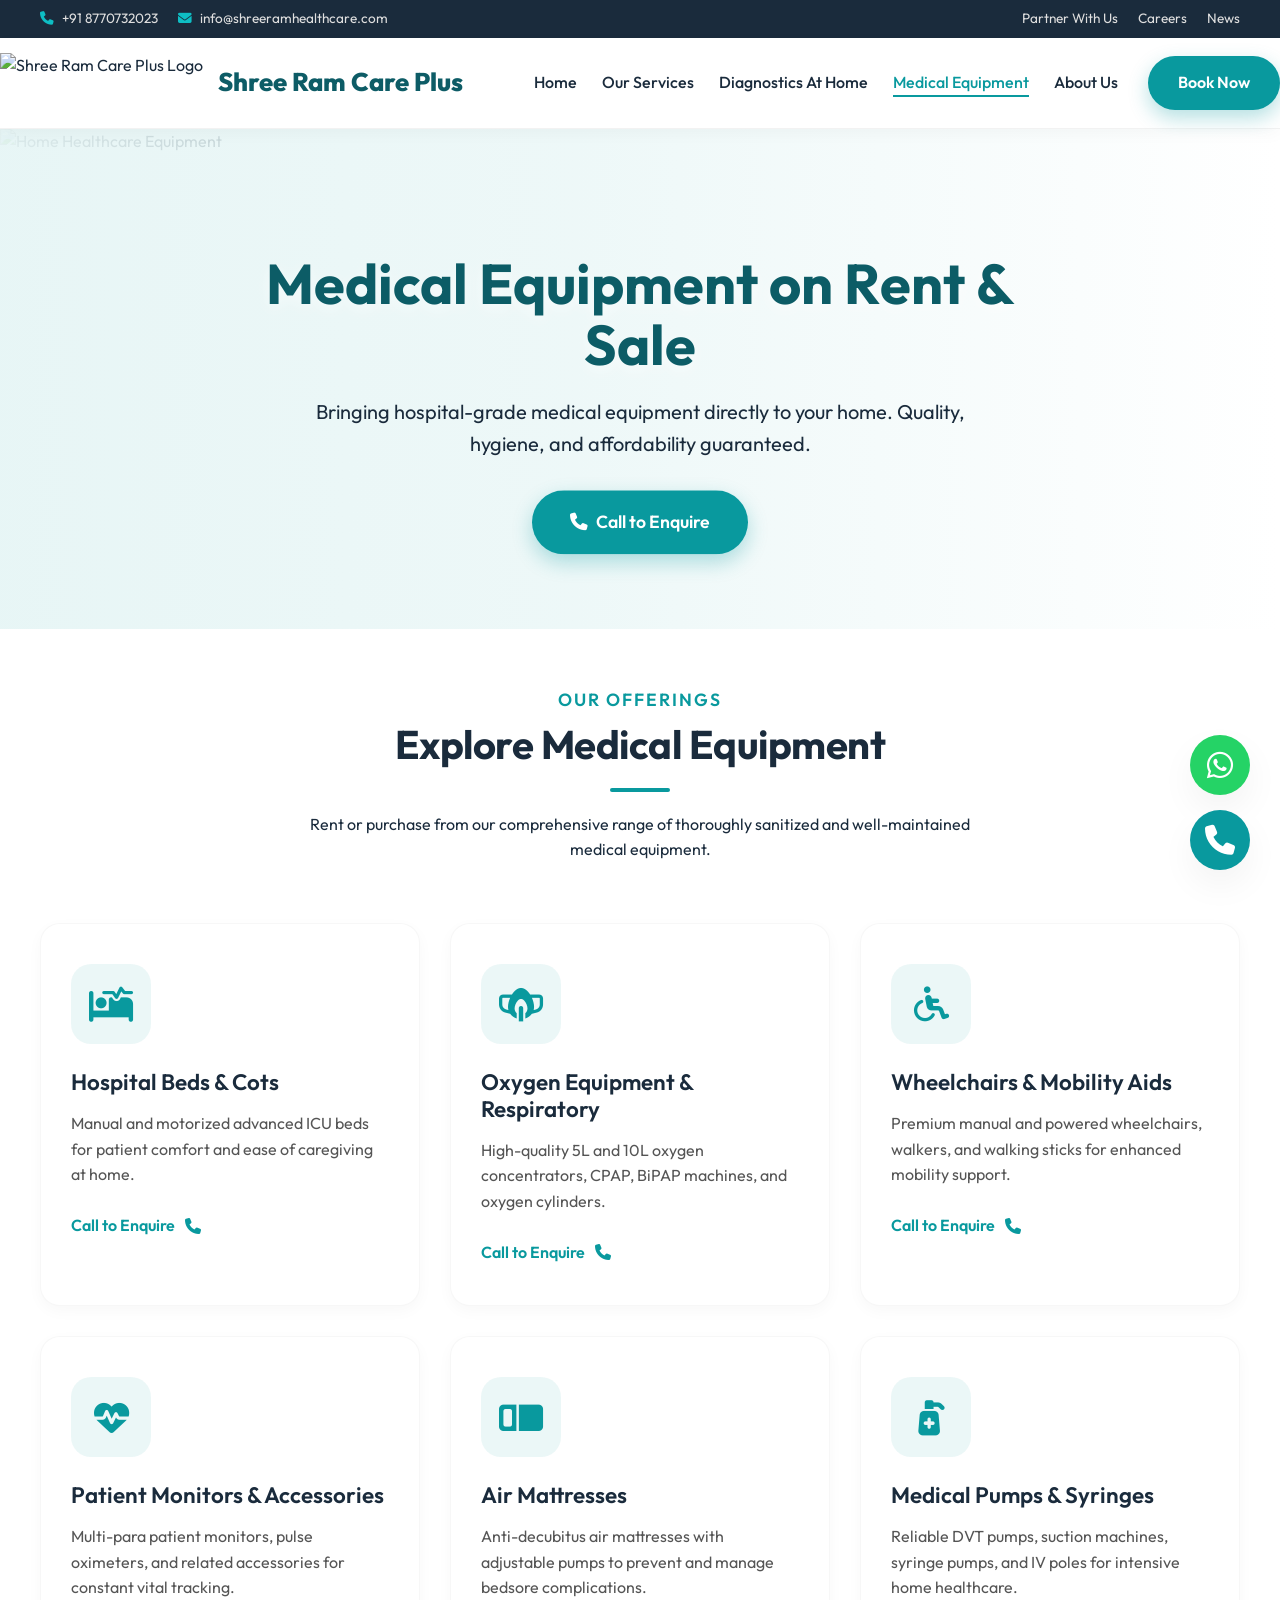
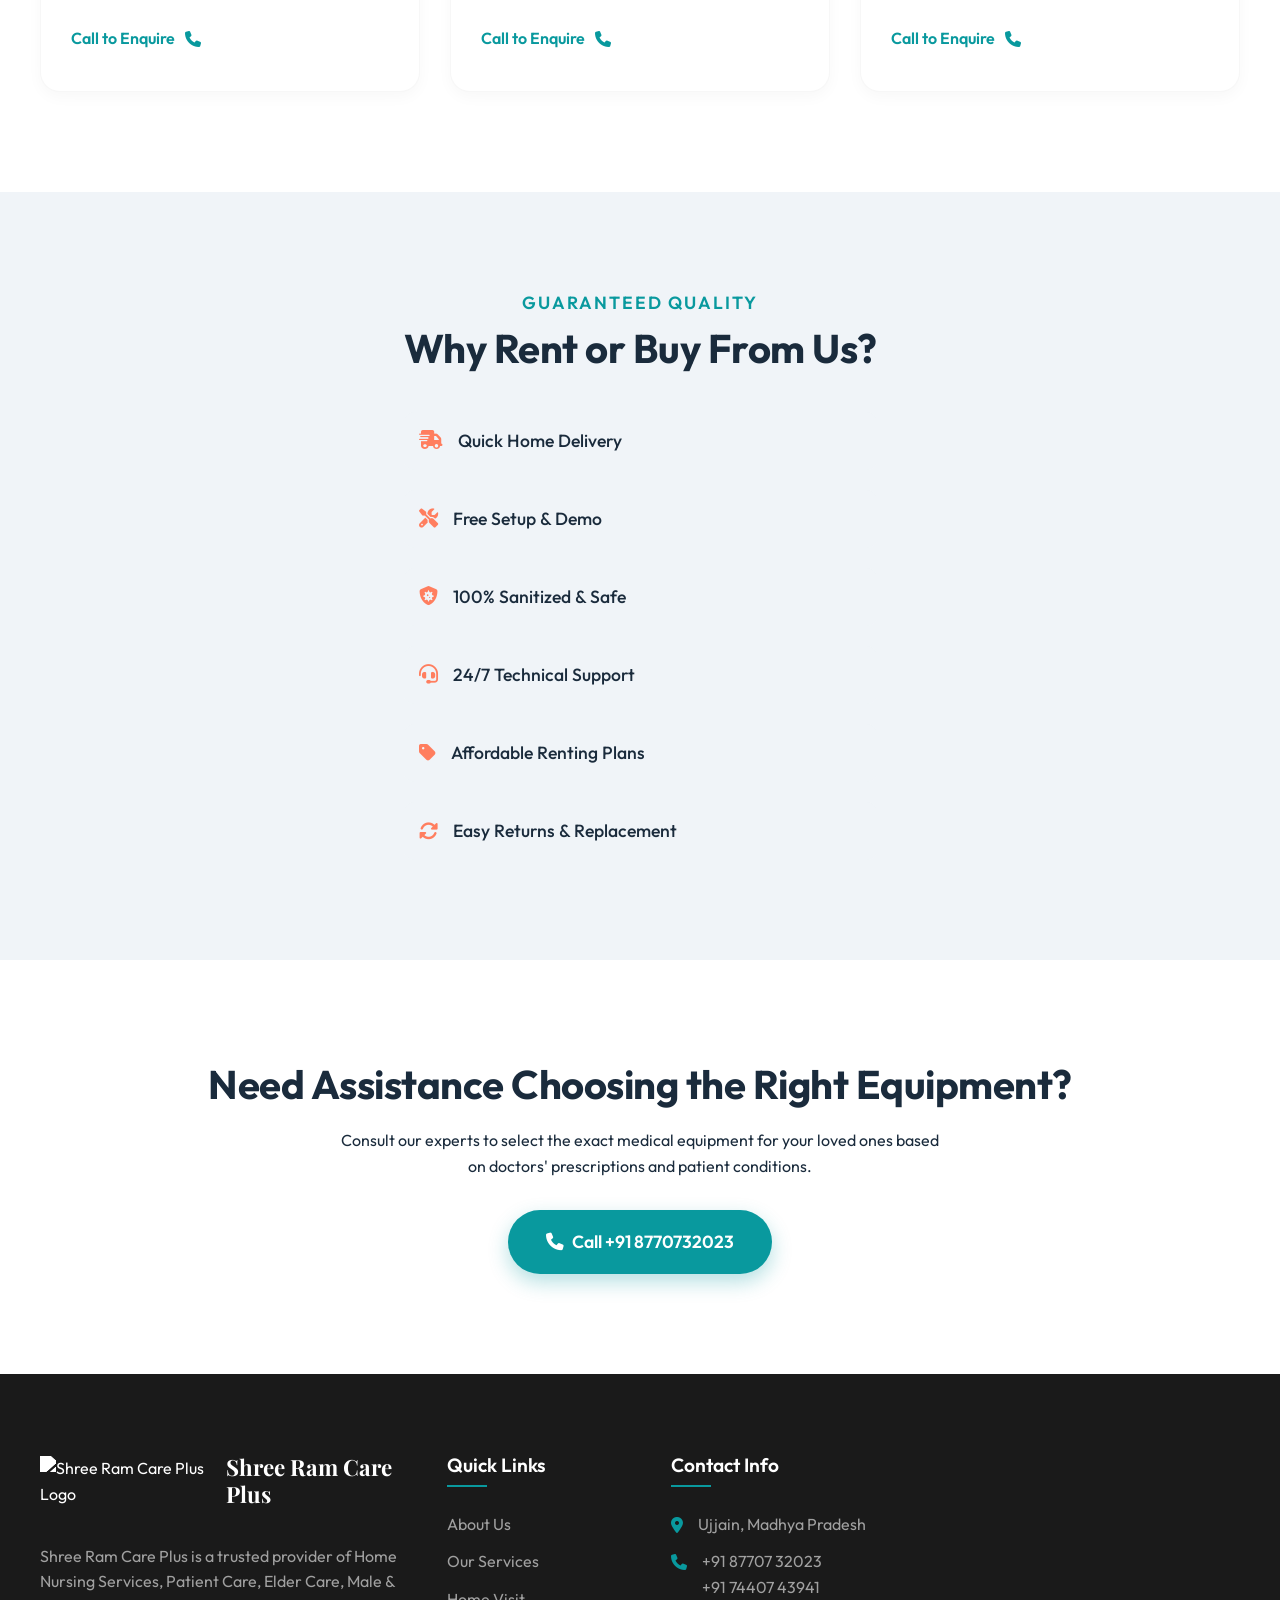
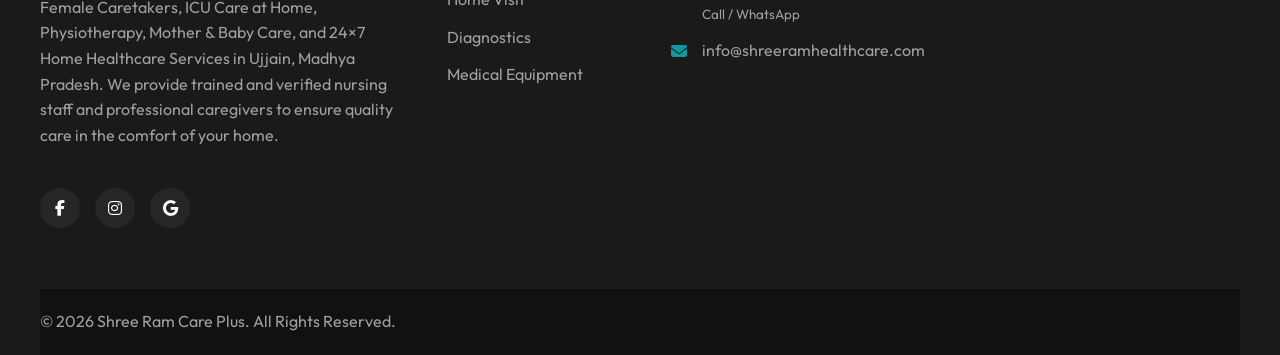
==== medical-equipment.html @ 2879794f "Add files via upload" ====
<!DOCTYPE html>
<html lang="en">

<head>
    <meta charset="UTF-8">
    <meta name="viewport" content="width=device-width, initial-scale=1.0">
    <title>Home Nursing Services in Ujjain | Shree Ram Care Plus | Male & Female Caretakers</title>
    <meta name="description" content="Looking for professional home nursing services in Ujjain? Shree Ram Care Plus provides trained male & female caretakers, nursing staff, patient care, elder care, ICU care at home, physiotherapy, and 24×7 home healthcare services. Call 87707 32023 today.">
    <meta name="keywords" content="Home Nursing Services in Ujjain, Home Care Services in Ujjain, Patient Care Services in Ujjain, Nursing Staff at Home, Male Caretaker in Ujjain, Female Caretaker in Ujjain, 24×7 Home Care Services, Elder Care at Home, Senior Citizen Care, ICU Care at Home, Home Healthcare Services, Bedridden Patient Care, Physiotherapy at Home, Mother & Baby Care, Injection & Dressing at Home, Night Care Services, Home Nursing Agency, Trained Nursing Staff, Verified Caretakers, Medical Attendant at Home, Home Patient Care, Professional Nursing Staff, Emergency Home Care, Post Surgery Care at Home, Home Medical Assistance, Best Home Care in Ujjain, Top Nursing Agency Ujjain, Home Care for Seniors Ujjain, Baby Care Staff Ujjain, Japa Maid Ujjain, Newborn Baby Care at Home, Caretaker for Patient at Home, Attendant for Hospital Ujjain, ICU Setup at Home Ujjain, Medical Equipment on Rent Ujjain, Oxygen Cylinder on Rent Ujjain, Wheelchair on Rent Ujjain, Hospital Bed on Rent Ujjain, Physiotherapist in Ujjain, Stroke Rehabilitation at Home, Paralysis Patient Care Ujjain, Dementia Care at Home, Alzheimer's Care at Home, Parkinson's Care Ujjain, Post Covid Care at Home, Palliative Care at Home Ujjain, Hospice Care Ujjain, Wound Care Dressing Ujjain, IV Drip at Home Ujjain, Catheterization at Home Ujjain, Ryles Tube Insertion at Home, Tracheostomy Care at Home, BIPAP Machine Rent Ujjain, CPAP Machine Rent Ujjain, Cardiac Monitor on Rent, Suction Machine Rent Ujjain, Air Mattress for Bed Sores, DVT Pump on Rent, Syringe Pump on Rent, Nursing Bureau in Ujjain, Home Care Takers Ujjain, Reliable Maid Services Ujjain, House Maid for Patient Ujjain, Full Time Nurse Ujjain, Part Time Nurse Ujjain, 12 Hours Duty Nurse Ujjain, 24 Hours Duty Nurse Ujjain, Day Shift Caretaker Ujjain, Night Shift Caretaker Ujjain, Wardboy Services Ujjain, Aya Bai in Ujjain, Nanny Services Ujjain, Postnatal Care Ujjain, Pregnancy Care at Home, Orthopedic Rehab at Home, Neuro Rehab at Home, Sports Injury Rehab Ujjain, Pain Management Physiotherapy, Joint Replacement Rehab, Doctor Visit at Home Ujjain, Physician at Home Ujjain, Blood Test at Home Ujjain, Lab Test Home Collection, X-Ray at Home Ujjain, ECG at Home Ujjain, Medical Care Ujjain, Affordable Home Care Ujjain, Trusted Nursing Staff Ujjain, Certified Caregivers Ujjain, Home Health Aide Ujjain, Private Duty Nursing Ujjain, Companionship for Seniors, Respite Care Ujjain, Chronic Care Management, Diabetes Care at Home, Hypertension Care Ujjain, Cardiac Care at Home, Respiratory Care at Home, Oncology Care at Home, Cancer Patient Care Ujjain, Special Needs Care at Home, Autism Care at Home, Bed Sore Management, Colostomy Care at Home, Suture Removal at Home, Nebulization at Home, Enema at Home Ujjain, Urine Bag Change at Home, Professional Attendants, Best Caretaker Agency, Verified Aya Center Ujjain, Male Nurse in Ujjain, Female Nurse in Ujjain, GNM Nurse in Ujjain, BSc Nursing Staff Ujjain, ANM Nurse in Ujjain, Experienced Nursing Staff, Patient Care Taker Ujjain, Care Giver Agency Ujjain, Elder Care Taker Ujjain, Old Age Care Ujjain, Home Care Packages Ujjain, Medical Attendant Services, Home Nursing Solutions, Shri Ram Care Plus Ujjain, Shree Ram Care Plus, Shree Ram Home Care Services, Premium Home Care Ujjain, Best Healthcare Provider Ujjain, Health Services at Home, Ujjain Home Care, Ujjain Nursing Staff, Ujjain Caretakers, Patient Attendant Ujjain, Patient Caregiver Ujjain, Caretaker in Ujjain">
    <link rel="apple-touch-icon" sizes="180x180" href="favicon/apple-touch-icon.png">
    <link rel="icon" type="image/png" sizes="32x32" href="favicon/favicon-32x32.png">
    <link rel="icon" type="image/png" sizes="16x16" href="favicon/favicon-16x16.png">
    <link rel="manifest" href="favicon/site.webmanifest">
    <link rel="shortcut icon" href="favicon/favicon.ico">
    <!-- Use Google Fonts -->
    <link rel="preconnect" href="https://fonts.googleapis.com">
    <link rel="preconnect" href="https://fonts.gstatic.com" crossorigin>
    <link
        href="https://fonts.googleapis.com/css2?family=Outfit:wght@300;400;500;600;700&family=Playfair+Display:ital,wght@0,600;1,600&display=swap"
        rel="stylesheet">
    <!-- FontAwesome for Icons -->
    <link rel="stylesheet" href="https://cdnjs.cloudflare.com/ajax/libs/font-awesome/6.4.0/css/all.min.css">

    <link rel="stylesheet" href="css/style.css">
</head>

<body>

    <!-- Top Bar -->
    <div class="top-bar">
        <div class="container top-bar-inner">
            <div class="top-contact">
                <a href="tel:+918770732023"><i class="fa-solid fa-phone"></i> +91 8770732023</a>
                <a href="mailto:info@shreeramhealthcare.com"><i class="fa-solid fa-envelope"></i>
                    info@shreeramhealthcare.com</a>
            </div>
            <div class="top-links">
                <a href="#">Partner With Us</a>
                <a href="#">Careers</a>
                <a href="#">News</a>
            </div>
        </div>
    </div>

    <!-- Header / Navbar -->
    <header class="header" id="header">
        <div class="container header-inner">
            <div class="logo">
                <a href="index.html" class="header-logo-container">
                    <img src="images/Shreelogo.png" alt="Shree Ram Care Plus Logo" class="logo-img">
                    <span class="header-logo-text">Shree Ram Care Plus</span>
                </a>
            </div>

            <!-- Mobile Menu Toggle (CSS Only) -->
            <input type="checkbox" id="menu-btn" style="display: none;">
            <label for="menu-btn" class="mobile-menu-toggle" id="mobile-menu-toggle">
                <i class="fa-solid fa-bars"></i>
            </label>

            <nav class="nav" id="nav">
                <ul class="nav-links">
                    <li><a href="index.html">Home</a></li>
                    <li><a href="services.html">Our Services</a></li>
                    <li><a href="index.html#diagnostics">Diagnostics At Home</a></li>
                    <li><a href="medical-equipment.html" class="active">Medical Equipment</a></li>
                    <li><a href="index.html#about">About Us</a></li>
                </ul>
                <div class="nav-actions">
                    <a href="tel:+918770732023" class="btn btn-primary">Book Now</a>
                </div>
            </nav>
        </div>
    </header>

    <!-- Hero Section -->
    <section class="hero" style="height: 60vh; min-height: 400px; max-height: 500px;">
        <div class="hero-slides">
            <div class="slide active">
                <img src="https://images.unsplash.com/photo-1581056771107-24ca5f033842?ixlib=rb-4.0.3&auto=format&fit=crop&w=1920&q=80"
                    alt="Home Healthcare Equipment" class="slide-bg">
                <div class="slide-overlay"></div>
                <div class="container slide-content" style="top: 55%;">
                    <div class="hero-layout" style="justify-content: center; text-align: center;">
                        <div class="hero-text-col" style="max-width: 800px;">
                            <h1 class="slide-title" style="font-size: 3.5rem;">Medical Equipment on Rent & Sale</h1>
                            <p class="slide-text" style="max-width: 700px; margin: 0 auto 30px auto;">Bringing
                                hospital-grade
                                medical equipment directly to your home. Quality, hygiene, and affordability guaranteed.
                            </p>
                            <div class="slide-buttons" style="justify-content: center;">
                                <a href="tel:+918770732023" class="btn btn-primary btn-lg"><i
                                        class="fa-solid fa-phone"></i> Call to Enquire</a>
                            </div>
                        </div>
                    </div>
                </div>
            </div>
        </div>
    </section>

    <!-- Equipment Categories Section -->
    <section class="section" style="padding-top: 60px;">
        <div class="container">
            <div class="section-header center">
                <h4 class="subtitle">Our Offerings</h4>
                <h2 class="title">Explore Medical Equipment</h2>
                <div class="divider"></div>
                <p class="desc">Rent or purchase from our comprehensive range of thoroughly sanitized and
                    well-maintained medical equipment.</p>
            </div>

            <div class="services-grid">
                <!-- Equipment 1 -->
                <div class="service-card">
                    <div class="service-icon">
                        <i class="fa-solid fa-bed-pulse"></i>
                    </div>
                    <div class="service-info">
                        <h3>Hospital Beds & Cots</h3>
                        <p>Manual and motorized advanced ICU beds for patient comfort and ease of caregiving at home.
                        </p>
                        <a href="tel:+918770732023" class="service-link">Call to Enquire <i
                                class="fa-solid fa-phone"></i></a>
                    </div>
                </div>
                <!-- Equipment 2 -->
                <div class="service-card">
                    <div class="service-icon">
                        <i class="fa-solid fa-mask-ventilator"></i>
                    </div>
                    <div class="service-info">
                        <h3>Oxygen Equipment & Respiratory</h3>
                        <p>High-quality 5L and 10L oxygen concentrators, CPAP, BiPAP machines, and oxygen cylinders.</p>
                        <a href="tel:+918770732023" class="service-link">Call to Enquire <i
                                class="fa-solid fa-phone"></i></a>
                    </div>
                </div>
                <!-- Equipment 3 -->
                <div class="service-card">
                    <div class="service-icon">
                        <i class="fa-solid fa-wheelchair"></i>
                    </div>
                    <div class="service-info">
                        <h3>Wheelchairs & Mobility Aids</h3>
                        <p>Premium manual and powered wheelchairs, walkers, and walking sticks for enhanced mobility
                            support.</p>
                        <a href="tel:+918770732023" class="service-link">Call to Enquire <i
                                class="fa-solid fa-phone"></i></a>
                    </div>
                </div>
                <!-- Equipment 4 -->
                <div class="service-card">
                    <div class="service-icon">
                        <i class="fa-solid fa-heart-pulse"></i>
                    </div>
                    <div class="service-info">
                        <h3>Patient Monitors & Accessories</h3>
                        <p>Multi-para patient monitors, pulse oximeters, and related accessories for constant vital
                            tracking.</p>
                        <a href="tel:+918770732023" class="service-link">Call to Enquire <i
                                class="fa-solid fa-phone"></i></a>
                    </div>
                </div>
                <!-- Equipment 5 -->
                <div class="service-card">
                    <div class="service-icon">
                        <i class="fa-solid fa-mattress-pillow"></i>
                    </div>
                    <div class="service-info">
                        <h3>Air Mattresses</h3>
                        <p>Anti-decubitus air mattresses with adjustable pumps to prevent and manage bedsore
                            complications.</p>
                        <a href="tel:+918770732023" class="service-link">Call to Enquire <i
                                class="fa-solid fa-phone"></i></a>
                    </div>
                </div>
                <!-- Equipment 6 -->
                <div class="service-card">
                    <div class="service-icon">
                        <i class="fa-solid fa-pump-medical"></i>
                    </div>
                    <div class="service-info">
                        <h3>Medical Pumps & Syringes</h3>
                        <p>Reliable DVT pumps, suction machines, syringe pumps, and IV poles for intensive home
                            healthcare.</p>
                        <a href="tel:+918770732023" class="service-link">Call to Enquire <i
                                class="fa-solid fa-phone"></i></a>
                    </div>
                </div>
            </div>
        </div>
    </section>

    <!-- Why Choose Us Block for Equipment -->
    <section class="section grey-bg">
        <div class="container why-us-inner" style="grid-template-columns: 1fr;">
            <div class="why-us-content" style="text-align: center; max-width: 800px; margin: 0 auto;">
                <h4 class="subtitle">Guaranteed Quality</h4>
                <h2 class="title" style="margin-bottom: 40px;">Why Rent or Buy From Us?</h2>

                <div class="category-grid"
                    style="grid-template-columns: repeat(auto-fit, minmax(250px, 1fr)); text-align: left;">
                    <div class="category-item">
                        <i class="fa-solid fa-truck-fast circle-icon"></i> Quick Home Delivery
                    </div>
                    <div class="category-item">
                        <i class="fa-solid fa-screwdriver-wrench circle-icon"></i> Free Setup & Demo
                    </div>
                    <div class="category-item">
                        <i class="fa-solid fa-shield-virus circle-icon"></i> 100% Sanitized & Safe
                    </div>
                    <div class="category-item">
                        <i class="fa-solid fa-headset circle-icon"></i> 24/7 Technical Support
                    </div>
                    <div class="category-item">
                        <i class="fa-solid fa-tag circle-icon"></i> Affordable Renting Plans
                    </div>
                    <div class="category-item">
                        <i class="fa-solid fa-rotate circle-icon"></i> Easy Returns & Replacement
                    </div>
                </div>
            </div>
        </div>
    </section>

    <!-- Call to action block -->
    <section class="section specific-needs center">
        <div class="container">
            <h2 class="title">Need Assistance Choosing the Right Equipment?</h2>
            <p class="desc" style="max-width: 600px; margin: 0 auto 30px auto;">Consult our experts to select the exact
                medical equipment for your loved ones based on doctors' prescriptions and patient conditions.</p>
            <a href="tel:+918770732023" class="btn btn-primary btn-lg"><i class="fa-solid fa-phone"></i> Call +91
                8770732023</a>
        </div>
    </section>

    <!-- Footer -->
    <footer class="footer">
        <div class="container">
            <div class="footer-top">
                <div class="footer-col about-col">
                    <div class="footer-logo">
                        <img src="images/Shreelogo.png" alt="Shree Ram Care Plus Logo" class="logo-img footer-logo-img">
                        <h2 class="footer-logo-text">Shree Ram Care Plus</h2>
                    </div>
                    <p>Shree Ram Care Plus is a trusted provider of Home Nursing Services, Patient Care, Elder Care, Male & Female Caretakers, ICU Care at Home, Physiotherapy, Mother & Baby Care, and 24×7 Home Healthcare Services in Ujjain, Madhya Pradesh. We provide trained and verified nursing staff and professional caregivers to ensure quality care in the comfort of your home.</p>
                    <div class="social-links mt-4">
                        <a href="https://www.facebook.com/search/top?q=Shree%20Ram%20Home%20Care%20Services%20Ujjain" aria-label="Facebook: Shree Ram Home Care Services Ujjain" target="_blank"><i class="fa-brands fa-facebook-f"></i></a>
                        <a href="https://www.instagram.com/shree_ram_care_plus" aria-label="Instagram: @shree_ram_care_plus" target="_blank"><i class="fa-brands fa-instagram"></i></a>
                        <a href="https://www.google.com/search?q=Shree+Ram+Home+Care+Services+Ujjain" aria-label="Google Business: Shree Ram Home Care Services" target="_blank"><i class="fa-brands fa-google"></i></a>
                    </div>
                </div>

                <div class="footer-col">
                    <h3>Quick Links</h3>
                    <ul>
                        <li><a href="index.html#about">About Us</a></li>
                        <li><a href="services.html">Our Services</a></li>
                        <li><a href="index.html#services">Home Visit</a></li>
                        <li><a href="index.html#diagnostics">Diagnostics</a></li>
                        <li><a href="medical-equipment.html">Medical Equipment</a></li>
                    </ul>
                </div>

                <div class="footer-col contact-col">
                    <h3>Contact Info</h3>
                    <ul class="contact-list">
                        <li><i class="fa-solid fa-location-dot"></i> <span>Ujjain, Madhya Pradesh</span></li>
                        <li><i class="fa-solid fa-phone"></i> <span>+91 87707 32023<br>+91 74407 43941<br><small>Call / WhatsApp</small></span></li>
                        <li><i class="fa-solid fa-envelope"></i> <span>info@shreeramhealthcare.com</span></li>
                    </ul>
                </div>
            </div>

            <div class="footer-bottom">
                <p>&copy; 2026 Shree Ram Care Plus. All Rights Reserved.</p>
            </div>
        </div>
    </footer>

    <!-- Floating Buttons -->
    <div class="floating-buttons">
        <a href="https://wa.me/917440743941?text=Hello,%20I%20want%20Home%20Care%20Service%20in%20Ujjain."
            target="_blank" class="float-btn float-wa" aria-label="Chat on WhatsApp">
            <i class="fa-brands fa-whatsapp desktop-icon"></i>
            <div class="btn-text">WHATSAPP<small>Book Now</small></div>
        </a>
        <a href="tel:+918770732023" class="float-btn float-call" aria-label="Call Us">
            <i class="fa-solid fa-phone desktop-icon"></i>
            <div class="btn-text">CALL NOW<small>87707 32023</small></div>
        </a>
    </div>

</body>

</html>
---- css/style.css ----
/* 
   Shreeram Healthcare - Premium Theme
   Based on modern web design principles (Glassmorphism, vibrant colors, shadows, etc.) 
*/

:root {
    /* Color Palette */
    --primary: #09999e;
    /* Prominent Teal color */
    --primary-light: #0ebec4;
    --primary-dark: #0d5c66;
    --secondary: #ff7e5f;
    /* Vibrant accent for buttons/highlights */
    --secondary-dark: #e86b4d;

    --text-main: #1a2b3c;
    --text-muted: #555555;
    --text-light: #f4f6f9;

    --bg-body: #ffffff;
    --bg-grey: #f0f4f8;
    /* Softer blueish-grey for premium feel */
    --bg-card: #ffffff;

    /* Layout & Utilities */
    --container-width: 1280px;
    --border-radius: 20px;
    /* More rounded like the reference */
    --border-radius-lg: 30px;

    /* Shadows & Effects */
    --shadow-sm: 0 5px 15px rgba(0, 0, 0, 0.03);
    --shadow-md: 0 15px 35px rgba(0, 0, 0, 0.05);
    --shadow-lg: 0 25px 50px rgba(9, 153, 158, 0.1);
    --shadow-hover: 0 20px 40px rgba(0, 0, 0, 0.08);

    --transition: all 0.3s cubic-bezier(0.25, 0.8, 0.25, 1);
}

/* Reset & Basic Setup */
* {
    margin: 0;
    padding: 0;
    box-sizing: border-box;
}

html {
    scroll-behavior: smooth;
}

body {
    font-family: 'Outfit', sans-serif;
    color: var(--text-main);
    background-color: var(--bg-body);
    line-height: 1.6;
    overflow-x: hidden;
}

h1,
h2,
h3,
h4,
h5,
h6 {
    font-weight: 600;
    line-height: 1.2;
    margin-bottom: 0.5em;
    color: var(--text-main);
}

/* Emphasize titles using Playfair or special styling if needed */
.title {
    font-size: 2.5rem;
    font-weight: 700;
    margin-bottom: 20px;
    letter-spacing: -0.5px;
}

.subtitle {
    color: var(--primary);
    font-size: 1.1rem;
    font-weight: 600;
    text-transform: uppercase;
    letter-spacing: 2px;
    margin-bottom: 10px;
    display: block;
}

a {
    text-decoration: none;
    color: inherit;
    transition: var(--transition);
}

ul {
    list-style: none;
}

img {
    max-width: 100%;
    height: auto;
    display: block;
}

.container {
    width: 100%;
    max-width: var(--container-width);
    margin: 0 auto;
    padding: 0 40px;
}
@media (max-width: 768px) {
    .container {
        padding: 0 20px;
    }
}

.center {
    text-align: center;
}

.mt-4 {
    margin-top: 2rem;
}

/* Divider */
.divider {
    height: 4px;
    width: 60px;
    background: var(--primary);
    border-radius: 2px;
    margin: 0 auto 20px auto;
}

.section {
    padding: 100px 0;
}

.grey-bg {
    background-color: var(--bg-grey);
}

/* Buttons */
.btn {
    display: inline-flex;
    align-items: center;
    justify-content: center;
    padding: 12px 28px;
    border-radius: 50px;
    font-weight: 600;
    font-size: 1rem;
    cursor: pointer;
    transition: var(--transition);
    border: 2px solid transparent;
    gap: 8px;
}

.btn-primary {
    background-color: var(--primary);
    color: white;
    box-shadow: 0 8px 20px rgba(9, 153, 158, 0.3);
}

.btn-primary:hover {
    background-color: var(--primary-dark);
    transform: translateY(-3px);
    box-shadow: 0 12px 25px rgba(9, 153, 158, 0.4);
    color: white;
    /* to override general a:hover if needed */
}

.btn-outline {
    background-color: transparent;
    border-color: var(--primary);
    color: var(--primary);
}

.btn-outline:hover {
    background-color: var(--primary);
    color: white;
    transform: translateY(-3px);
    box-shadow: 0 8px 20px rgba(9, 153, 158, 0.2);
}

.btn-light {
    background-color: white;
    color: var(--primary);
}

.btn-light:hover {
    background-color: #f8f9fa;
    transform: translateY(-3px);
    box-shadow: 0 10px 20px rgba(0, 0, 0, 0.1);
}

.btn-outline-light {
    border-color: white;
    color: white;
}

.btn-outline-light:hover {
    background-color: white;
    color: var(--primary);
    transform: translateY(-3px);
}

.btn-lg {
    padding: 16px 36px;
    font-size: 1.1rem;
}

/* Top Bar */
.top-bar {
    background-color: var(--text-main);
    color: #dfdfdf;
    font-size: 0.85rem;
    padding: 8px 0;
}

.top-bar-inner {
    display: flex;
    justify-content: space-between;
    align-items: center;
}

.top-contact,
.top-links {
    display: flex;
    gap: 20px;
}

.top-contact a:hover,
.top-links a:hover {
    color: white;
}

.top-contact i {
    color: var(--primary-light);
    margin-right: 5px;
}

/* Header */
.header {
    background-color: rgba(255, 255, 255, 0.95);
    backdrop-filter: blur(10px);
    -webkit-backdrop-filter: blur(10px);
    border-bottom: 1px solid rgba(0, 0, 0, 0.05);
    box-shadow: var(--shadow-sm);
    position: sticky;
    top: 0;
    z-index: 1000;
    transition: var(--transition);
}

.header.scrolled {
    box-shadow: var(--shadow-md);
    padding: 5px 0;
}

.header-inner {
    display: flex;
    justify-content: space-between;
    align-items: center;
    border-radius: var(--border-radius);
    padding: 15px 0;
}

.logo-text {
    font-size: 1.8rem;
    font-weight: 700;
    color: var(--text-main);
    font-family: 'Playfair Display', serif;
}

.header-logo-container {
    display: flex;
    align-items: center;
    gap: 15px;
    /* Spacing between logo and text */
}

.header-logo-text {
    font-size: 1.6rem;
    font-weight: 800;
    /* Extra bold */
    color: var(--primary-dark);
    font-family: 'Outfit', sans-serif;
    /* Matched website font */
    line-height: 1.2;
    white-space: nowrap;
    /* Forces text to stay on one line */
}

.logo-img {
    height: 60px;
    /* Kept slightly smaller for header */
    width: auto;
    display: block;
    margin: 0;
}

.footer-logo-img {
    height: 60px;
    /* Reduced to match text height better */
    margin: 0;
    filter: brightness(0) invert(1);
    /* Makes the logo white for dark background assuming it's colored */
}

.logo-text .highlight {
    color: var(--primary);
}

.nav {
    display: flex;
    align-items: center;
    gap: 30px;
}

.nav-links {
    display: flex;
    gap: 25px;
}

.nav-links li a {
    font-size: 1rem;
    font-weight: 500;
    color: var(--text-main);
    position: relative;
    padding: 5px 0;
}

.nav-links li a::after {
    content: '';
    position: absolute;
    bottom: 0;
    left: 0;
    width: 0;
    height: 2px;
    background-color: var(--primary);
    transition: var(--transition);
}

.nav-links li a:hover::after,
.nav-links li a.active::after {
    width: 100%;
}

.nav-links li a:hover,
.nav-links li a.active {
    color: var(--primary);
}

.mobile-menu-toggle {
    display: none;
    font-size: 1.5rem;
    cursor: pointer;
    color: var(--primary);
}

/* Hero Section */
.hero {
    position: relative;
    height: calc(100vh - 120px);
    min-height: 600px;
    max-height: 800px;
    overflow: hidden;
}

.hero-slides {
    height: 100%;
}

.slide {
    position: absolute;
    top: 0;
    left: 0;
    width: 100%;
    height: 100%;
    opacity: 0;
    transition: opacity 0.8s ease-in-out;
}

.slide.active {
    opacity: 1;
    z-index: 1;
}

.slide-bg {
    width: 100%;
    height: 100%;
    object-fit: cover;
    object-position: center;
}

.slide-overlay {
    position: absolute;
    top: 0;
    left: 0;
    width: 100%;
    height: 100%;
    /* Fade overlay from solid #e6f5f5 on the left to transparent on the right */
    background: linear-gradient(90deg, rgba(230, 245, 245, 0.95) 0%, rgba(230, 245, 245, 0.7) 45%, rgba(230, 245, 245, 0) 100%);
    z-index: 1;
    /* Sits between the background image and content */
}

.slide-content {
    position: absolute;
    top: 50%;
    left: 5%;
    transform: translateY(-50%);
    width: 90%;
    max-width: 1280px;
    z-index: 2;
}

.hero-layout {
    display: flex;
    align-items: center;
    justify-content: space-between;
    gap: 40px;
    width: 100%;
}

.hero-text-col {
    flex: 1;
    max-width: 650px;
}

.hero-image-col {
    flex: 0.8;
    display: flex;
    justify-content: center;
    align-items: center;
    animation: fadeInUp 1s ease-out 0.6s both;
}

.prof-image-container {
    background: #ffffff;
    padding: 30px 20px 40px 20px;
    border-radius: 20px;
    box-shadow: 0 20px 40px rgba(0, 0, 0, 0.2);
    text-align: center;
    max-width: 420px;
    position: relative;
    border-top: 5px solid var(--primary);
    margin-top: 90px;
}

.prof-img {
    width: 170px;
    height: 170px;
    border-radius: 50%;
    margin: -115px auto 20px auto;
    object-fit: cover;
    object-position: top center;
    border: 6px solid #ffffff;
    box-shadow: 0 15px 25px rgba(0, 0, 0, 0.15);
    background-color: #ffffff;
    display: block;
}

.prof-details h4 {
    color: var(--text-main);
    font-size: 1.6rem;
    margin-bottom: 5px;
    font-weight: 700;
}

.prof-role {
    color: var(--primary);
    font-weight: 600;
    margin-bottom: 20px;
    font-size: 1.1rem;
}

.prof-award {
    color: var(--primary-dark);
    font-size: 0.9rem;
    font-weight: 600;
    display: inline-flex;
    align-items: center;
    justify-content: center;
    gap: 6px;
    background: rgba(9, 153, 158, 0.1);
    padding: 10px 15px;
    border-radius: 50px;
    margin: 0;
    white-space: nowrap;
    width: auto;
    max-width: fit-content;
}

/* Responsive adjustments for hero layout */
@media (max-width: 992px) {
    .hero {
        height: auto;
        min-height: auto;
        padding-bottom: 0px;
    }

    .hero-slides,
    .slide {
        height: auto;
    }

    .slide.active {
        position: relative;
    }

    .slide-bg {
        position: absolute;
        top: 0;
        left: 0;
    }

    .hero-layout {
        flex-direction: column;
        text-align: left;
        align-items: flex-start;
        margin-top: 0px;
    }

    .hero-text-col {
        display: flex;
        flex-direction: column;
        align-items: flex-start;
    }

    .slide-buttons {
        justify-content: flex-start;
    }

    .hero-image-col {
        margin-top: 50px;
        width: 100%;
    }

    .prof-image-container {
        width: 100%;
        max-width: 360px;
        padding: 20px 10px 30px 10px;
        margin-top: 70px;
    }

    .prof-award {
        font-size: 0.8rem;
        padding: 8px 12px;
    }

    .prof-img {
        width: 140px;
        height: 140px;
        margin: -90px auto 15px auto;
    }

    .slide-content {
        position: relative;
        top: 0;
        left: 0;
        transform: none;
        width: 100%;
        padding: 60px 5% 40px;
        margin: 0 auto;
    }
}

.slide-title {
    font-size: 3.5rem;
    color: #0c5c66;
    font-weight: 700;
    line-height: 1.1;
    margin-bottom: 20px;
    animation: fadeInUp 1s ease-out;
    text-shadow: 0 4px 15px rgba(255, 255, 255, 0.6);
}

.slide-text {
    font-size: 1.25rem;
    color: #09999e2;
    margin-bottom: 40px;
    max-width: 600px;
    animation: fadeInUp 1s ease-out 0.2s both;
    text-shadow: 0 2px 8px rgba(255, 255, 255, 0.20);
}

.slide-buttons {
    display: flex;
    gap: 20px;
    animation: fadeInUp 1s ease-out 0.4s both;
    transition: opacity 0.5s ease-out, transform 0.5s ease-out;
}

@keyframes rotate {
    from { transform: rotate(0deg); }
    to { transform: rotate(360deg); }
}

@keyframes scrollText {
    from { transform: translateX(0); }
    to { transform: translateX(-50%); }
}

@keyframes fadeInUp {
    from {
        opacity: 0;
        transform: translateY(30px);
    }

    to {
        opacity: 1;
        transform: translateY(0);
    }
}

/* Services Grid */
.section-header {
    margin-bottom: 60px;
    max-width: 700px;
    margin-inline: auto;
}

.services-grid {
    display: grid;
    grid-template-columns: repeat(auto-fit, minmax(350px, 1fr));
    gap: 30px;
}

.service-card {
    background: var(--bg-card);
    border-radius: var(--border-radius);
    padding: 40px 30px;
    box-shadow: var(--shadow-sm);
    transition: var(--transition);
    position: relative;
    overflow: hidden;
    border: 1px solid rgba(0, 0, 0, 0.03);
    display: flex;
    flex-direction: column;
}

.service-card::before {
    content: '';
    position: absolute;
    top: 0;
    left: 0;
    width: 100%;
    height: 4px;
    background: linear-gradient(90deg, var(--primary), var(--secondary));
    transform: scaleX(0);
    transform-origin: left;
    transition: transform 0.4s ease;
}

.service-card:hover {
    transform: translateY(-10px);
    box-shadow: var(--shadow-hover);
}

.service-card:hover::before {
    transform: scaleX(1);
}

.service-icon {
    width: 80px;
    height: 80px;
    background-color: rgba(9, 153, 158, 0.08);
    display: flex;
    align-items: center;
    justify-content: center;
    border-radius: 20px;
    margin-bottom: 25px;
    color: var(--primary);
    font-size: 2.2rem;
    transition: var(--transition);
}

.service-card:hover .service-icon {
    background-color: var(--primary);
    color: white;
    box-shadow: 0 10px 20px rgba(9, 153, 158, 0.2);
}

.service-info h3 {
    font-size: 1.4rem;
    margin-bottom: 15px;
}

.service-info p {
    color: var(--text-muted);
    margin-bottom: 25px;
    flex-grow: 1;
}

.service-link {
    display: inline-flex;
    align-items: center;
    color: var(--primary);
    font-weight: 600;
    gap: 10px;
    margin-top: auto;
}

.service-link i {
    transition: transform 0.3s ease;
}

.service-card:hover .service-link i {
    transform: translateX(5px);
}

/* Services Page Categories */
.mb-5 {
    margin-bottom: 3rem;
}

.service-category {
    background: var(--bg-card);
    border-radius: var(--border-radius);
    padding: 40px;
    box-shadow: var(--shadow-sm);
    border: 1px solid rgba(0, 0, 0, 0.03);
    transition: var(--transition);
}

.service-category:hover {
    box-shadow: var(--shadow-hover);
    transform: translateY(-5px);
}

.category-header {
    display: flex;
    align-items: center;
    gap: 20px;
    margin-bottom: 30px;
    padding-bottom: 20px;
    border-bottom: 2px dashed rgba(0, 0, 0, 0.05);
}

.category-icon {
    width: 60px;
    height: 60px;
    background: linear-gradient(135deg, var(--primary) 0%, var(--primary-dark) 100%);
    color: white;
    border-radius: 15px;
    display: flex;
    align-items: center;
    justify-content: center;
    font-size: 1.8rem;
    box-shadow: var(--shadow-md);
}

.category-title {
    font-size: 2rem;
    color: var(--primary-dark);
    margin: 0;
}

.category-grid {
    display: grid;
    grid-template-columns: repeat(auto-fit, minmax(300px, 1fr));
    gap: 20px;
}

.category-item {
    display: flex;
    align-items: center;
    gap: 15px;
    font-size: 1.1rem;
    font-weight: 500;
    color: var(--text-main);
    padding: 15px;
    background: var(--bg-grey);
    border-radius: 10px;
    transition: var(--transition);
}

.category-item:hover {
    background: white;
    box-shadow: var(--shadow-sm);
    transform: translateX(5px);
}

.circle-icon {
    color: var(--secondary);
    font-size: 1.2rem;
}

/* Why Choose Us Section */
.why-us-inner {
    display: grid;
    grid-template-columns: 1fr 1fr;
    gap: 60px;
    align-items: center;
}

.features-list {
    margin-top: 40px;
}

.features-list li {
    display: flex;
    gap: 20px;
    margin-bottom: 30px;
    padding-bottom: 30px;
    border-bottom: 1px solid rgba(0, 0, 0, 0.05);
}

.features-list li:last-child {
    border-bottom: none;
    margin-bottom: 0;
    padding-bottom: 0;
}

.feat-icon {
    width: 60px;
    height: 60px;
    min-width: 60px;
    background-color: white;
    box-shadow: var(--shadow-sm);
    border-radius: 50%;
    display: flex;
    align-items: center;
    justify-content: center;
    color: var(--primary);
    font-size: 1.5rem;
}

.feat-text h4 {
    font-size: 1.2rem;
    margin-bottom: 5px;
}

.feat-text p {
    color: var(--text-muted);
}

.stats-grid {
    display: grid;
    grid-template-columns: 1fr 1fr;
    gap: 20px;
}

.stat-box {
    background-color: var(--bg-grey);
    padding: 40px 20px;
    border-radius: var(--border-radius);
    text-align: center;
    transition: var(--transition);
}

.stat-box h3 {
    font-size: 2.5rem;
    color: var(--primary);
    margin-bottom: 5px;
}

.stat-box h3 span {
    font-size: 2.5rem;
}

.stat-box p {
    font-weight: 500;
    color: var(--text-main);
}

.stat-box:hover {
    transform: translateY(-5px);
    box-shadow: var(--shadow-sm);
}

.highlight-box {
    background: linear-gradient(135deg, var(--primary) 0%, var(--primary-dark) 100%);
    color: white;
    box-shadow: var(--shadow-lg);
}

.highlight-box h3,
.highlight-box p {
    color: white;
}

.highlight-box i {
    font-size: 3rem;
    margin-bottom: 15px;
    color: rgba(255, 255, 255, 0.9);
}

/* Image Slider Section */
.image-slider-section {
    padding: 60px 0;
    background-color: var(--bg-light);
    overflow: hidden;
}

.slider-container {
    width: 100%;
    overflow: hidden;
    position: relative;
    padding: 20px 0;
}

.slider-track {
    display: flex;
    gap: 30px;
    width: max-content;
    animation: slide 80s linear infinite;
    padding-left: 30px;
}

.slider-track img {
    height: 300px;
    width: 450px;
    object-fit: cover;
    border-radius: 15px;
    box-shadow: 0 10px 20px rgba(0, 0, 0, 0.1);
}

@keyframes slide {
    0% {
        transform: translateX(0);
    }

    100% {
        /* Translate left by half the track width (the width of the first original 4 images + their gaps) */
        transform: translateX(calc(-50% - 15px));
    }
}

/* Specific Needs (Tags) */
.tags-container {
    display: flex;
    flex-wrap: wrap;
    gap: 15px;
    justify-content: center;
}

.tag {
    display: inline-block;
    padding: 12px 24px;
    background-color: var(--bg-grey);
    border: 1px solid rgba(0, 0, 0, 0.05);
    border-radius: 50px;
    font-weight: 500;
    color: var(--text-main);
    transition: var(--transition);
}

.tag:hover {
    background-color: var(--primary);
    color: white;
    border-color: var(--primary);
    transform: translateY(-2px);
    box-shadow: var(--shadow-sm);
}

/* Footer */
.footer {
    background-color: #1a1a1a;
    color: #a0a0a0;
    padding-top: 80px;
}

.footer-top {
    display: grid;
    grid-template-columns: 2fr 1fr 1fr 1.5fr;
    gap: 40px;
    margin-bottom: 60px;
}

.footer-logo {
    display: flex;
    align-items: center;
    gap: 15px;
    margin-bottom: 25px;
}

.footer-logo-text {
    font-size: 1.4rem;
    font-weight: 700;
    color: white;
    font-family: 'Playfair Display', serif;
    line-height: 1.2;
}

.footer .highlight {
    color: var(--secondary);
}

.footer-col h3 {
    color: white;
    font-size: 1.2rem;
    margin-bottom: 25px;
    position: relative;
    padding-bottom: 10px;
}

.footer-col h3::after {
    content: '';
    position: absolute;
    left: 0;
    bottom: 0;
    width: 40px;
    height: 2px;
    background-color: var(--primary);
}

.footer-col ul li {
    margin-bottom: 12px;
}

.footer-col ul li a {
    color: #a0a0a0;
}

.footer-col ul li a:hover {
    color: var(--primary-light);
    padding-left: 5px;
}

.contact-list li {
    display: flex;
    gap: 15px;
    align-items: flex-start;
}

.contact-list li i {
    color: var(--primary);
    margin-top: 5px;
}

.social-links {
    display: flex;
    gap: 15px;
}

.social-links a {
    display: inline-flex;
    align-items: center;
    justify-content: center;
    width: 40px;
    height: 40px;
    background-color: rgba(255, 255, 255, 0.05);
    border-radius: 50%;
    color: white;
}

.social-links a:hover {
    background-color: var(--primary);
    transform: translateY(-3px);
}

.footer-bottom {
    background-color: #111;
    padding: 20px 0;
    text-align: center;
    border-top: 1px solid rgba(255, 255, 255, 0.05);
    display: flex;
    justify-content: space-between;
    align-items: center;
}

.footer-legal a {
    margin-left: 20px;
}

.footer-legal a:hover {
    color: white;
}

/* Floating Buttons */
.floating-buttons {
    position: fixed;
    bottom: 30px;
    right: 30px;
    display: flex;
    flex-direction: column;
    gap: 15px;
    z-index: 9999;
}

.float-btn {
    width: 60px;
    height: 60px;
    border-radius: 50%;
    display: flex;
    align-items: center;
    justify-content: center;
    font-size: 30px;
    color: white;
    box-shadow: var(--shadow-md);
    transition: var(--transition);
}

.float-btn:hover {
    transform: translateY(-5px) scale(1.05);
    box-shadow: var(--shadow-lg);
    color: white;
}

.float-wa {
    background-color: #25D366;
    /* WhatsApp Green */
}

.float-wa:hover {
    background-color: #1ebe58;
}

.float-call {
    background-color: var(--primary);
}

.float-call:hover {
    background-color: var(--primary-dark);
}

/* Responsive Design */
@media (max-width: 1024px) {
    .hero {
        min-height: 500px;
    }

    .slide-title {
        font-size: 3rem;
    }

    .why-us-inner {
        grid-template-columns: 1fr;
    }

    .stats-grid {
        margin-top: 40px;
    }

    .footer-top {
        grid-template-columns: 1fr 1fr;
    }
}

@media (max-width: 768px) {
    .top-bar {
        display: none;
    }

    .nav {
        position: fixed;
        top: 60px;
        left: -100%;
        width: 100%;
        height: calc(100vh - 60px);
        background-color: white;
        flex-direction: column;
        justify-content: center;
        transition: 0.3s ease-in-out;
        z-index: 999;
    }

    .nav.active {
        left: 0;
    }

    .nav-links {
        flex-direction: column;
        text-align: center;
        font-size: 1.5rem;
        gap: 20px;
        margin-bottom: 30px;
    }

    .mobile-menu-toggle {
        display: block;
        z-index: 1000;
        cursor: pointer;
    }

    /* CSS-only Mobile Menu via Checkbox Hack */
    #menu-btn {
        display: none;
    }

    #menu-btn:checked~#nav {
        left: 0;
    }

    #menu-btn:checked+.mobile-menu-toggle .fa-bars::before {
        content: "\f00d";
        /* Change to X icon */
    }

    .slide-title {
        font-size: 2.2rem;
    }

    .section {
        padding: 60px 0;
    }

    .footer-top {
        grid-template-columns: 1fr;
    }

    .footer-bottom {
        flex-direction: column;
        gap: 15px;
        padding-bottom: 80px;
        /* Space for floating buttons */
    }

    .services-grid {
        grid-template-columns: 1fr;
    }

    .category-grid {
        grid-template-columns: 1fr;
    }

    .stat-box h3 {
        font-size: 2rem;
    }

    .title {
        font-size: 2rem;
    }
}

/* Premium Overhaul Additions */
.reviews-badge {
    display: inline-flex; 
    align-items: center; 
    gap: 10px; 
    background: white; 
    padding: 8px 16px; 
    border-radius: 50px; 
    box-shadow: 0 10px 20px rgba(0,0,0,0.05); 
    margin-bottom: 20px;
}
.avatars {
    display: flex;
}
.avatar-img {
    width: 30px;
    height: 30px;
    border-radius: 50%;
    border: 2px solid white;
    margin-left: -10px;
}
.stars {
    color: #FFB800; 
    font-size: 12px;
}
.stars span {
    color: #666;
    font-weight: 500;
}
.home-hero-title {
    font-size: clamp(2.5rem, 5vw, 4.5rem) !important; 
    letter-spacing: -2px; 
    line-height: 1.1; 
    margin-bottom: 25px; 
    color: #1a2b3c;
}
.text-primary { color: var(--primary); }
.text-secondary { color: var(--secondary); font-size: 0.9rem; margin-bottom: 10px; }
.book-btn {
    padding: 16px 40px !important; 
    font-weight: 700;
}
.hero-image-col {
    position: relative;
    flex: 1;
    display: flex;
    justify-content: center;
    align-items: center;
}
.hero-main-img {
    border-radius: 30px; 
    width: 100%; 
    max-width: 500px; 
    box-shadow: 0 30px 60px rgba(0,0,0,0.15);
}
.floating-badge {
    position: absolute; 
    background: white; 
    box-shadow: 0 20px 40px rgba(0,0,0,0.1); 
}
.badge-left {
    bottom: 40px; 
    left: -40px; 
    padding: 20px; 
    border-radius: 20px; 
    display: flex; 
    flex-direction: column; 
    gap: 10px;
}
@media (max-width: 768px) {
    .badge-left { left: 10px; bottom: 10px; padding: 10px; }
    .badge-right { top: -20px; right: 0; width: 80px; height: 80px; }
    .wavy-text { font-size: 1rem; }
}
.badge-subtitle {
    font-size: 0.8rem; color: #666; font-weight: 600;
}
.badge-content {
    display: flex; align-items: center; justify-content: space-between;
}
.badge-content h3 {
    font-size: 2rem; font-weight: 800; margin: 0;
}
.badge-icon {
    width: 40px; height: 40px; background: var(--primary); color: white; border-radius: 50%; display: flex; align-items: center; justify-content: center;
}
.badge-right {
    top: 40px; 
    right: -20px; 
    width: 120px; 
    height: 120px; 
    border-radius: 50%; 
    display: flex; align-items: center; justify-content: center; text-align: center;
}
.badge-circle {
    width: 100%; height: 100%; position: relative; animation: rotate 20s linear infinite;
}
.badge-circle svg {
    width: 100%; height: 100%; position: absolute; top: 0; left: 0;
}
.badge-circle text {
    font-size: 11px; font-weight: bold; fill: var(--primary); letter-spacing: 2px;
}
.center-icon {
    position: absolute; font-size: 2rem; color: var(--primary);
}

.wavy-banner {
    width: 100%; background: var(--primary); color: white; padding: 15px 0; overflow: hidden; white-space: nowrap; position: relative; margin-bottom: 80px; box-shadow: 0 10px 20px rgba(9,153,158,0.3); transform: rotate(-2deg) scale(1.05); z-index: 10;
}
.wavy-text {
    display: inline-block; animation: scrollText 30s linear infinite; font-size: 1.5rem; font-weight: 600; letter-spacing: 2px; word-spacing: 10px;
}

.mission-section { padding-top: 40px; }
.mission-layout {
    display: grid; grid-template-columns: 1fr 1fr; gap: 60px; align-items: center;
}
@media (max-width: 768px) {
    .mission-layout { grid-template-columns: 1fr; gap: 30px; }
}
.mission-img {
    border-radius: 30px; box-shadow: 0 30px 60px rgba(0,0,0,0.1); width: 100%;
}
.mission-title {
    font-size: clamp(2rem, 4vw, 3rem); line-height: 1.2; letter-spacing: -1px;
}
.mission-stats-layout {
    display: grid; grid-template-columns: 1fr 1fr; gap: 30px; margin-top: 40px; border-top: 1px solid #e0e0e0; padding-top: 40px;
}
@media (max-width: 768px) {
    .mission-stats-layout { grid-template-columns: 1fr; }
}
.mission-stats-left h3 {
    font-size: 3rem; font-weight: 800; margin: 0;
}
.mission-stats-left p {
    font-weight: 600; font-size: 0.9rem; color: #666;
}
.mt-4 { margin-top: 40px; }
.mission-desc {
    color: #555; font-size: 1rem; line-height: 1.6; margin-bottom: 30px;
}
.btn-dark {
    background: #1a2b3c; color: white; border: none;
}
.btn-dark:hover {
    background: var(--primary);
}

/* Service Tags Cloud */
.service-tags-container {
    display: flex;
    flex-wrap: wrap;
    gap: 12px;
    justify-content: center;
    margin-bottom: 50px;
    padding: 0 20px;
}
.service-tag {
    background-color: var(--bg-grey);
    color: var(--text-main);
    padding: 10px 20px;
    border-radius: 50px;
    font-size: 0.95rem;
    font-weight: 500;
    box-shadow: var(--shadow-sm);
    transition: var(--transition);
    border: 1px solid rgba(9, 153, 158, 0.1);
    cursor: default;
}
.service-tag:hover {
    background-color: var(--primary);
    color: white;
    box-shadow: var(--shadow-md);
    transform: translateY(-2px);
}

/* Floating Buttons Mobile Sticky Bar */
.btn-text {
    display: none;
}

@media (max-width: 768px) {
    .floating-buttons {
        bottom: 0;
        right: 0;
        left: 0;
        width: 100%;
        flex-direction: row;
        gap: 0;
        z-index: 9999;
    }
    
    .float-btn {
        width: 50%;
        height: 70px;
        border-radius: 0;
        flex-direction: column;
        box-shadow: none;
        justify-content: center;
    }
    
    .desktop-icon {
        display: none;
    }
    
    .btn-text {
        display: flex;
        flex-direction: column;
        align-items: center;
        text-align: center;
        font-size: 16px;
        line-height: 1.2;
        font-weight: 800;
        letter-spacing: 1px;
    }
    
    .btn-text small {
        font-size: 11px;
        font-weight: normal;
        opacity: 0.9;
        letter-spacing: 0;
        margin-top: 2px;
    }
    
    .float-wa {
        background-color: #25D366;
    }
    .float-wa:hover {
        background-color: #20b858;
    }
    
    .float-call {
        background-color: var(--primary);
    }
    .float-call:hover {
        background-color: var(--primary-dark);
    }
    
    /* Ensure content is not hidden behind the bar */
    body {
        padding-bottom: 70px;
    }
}
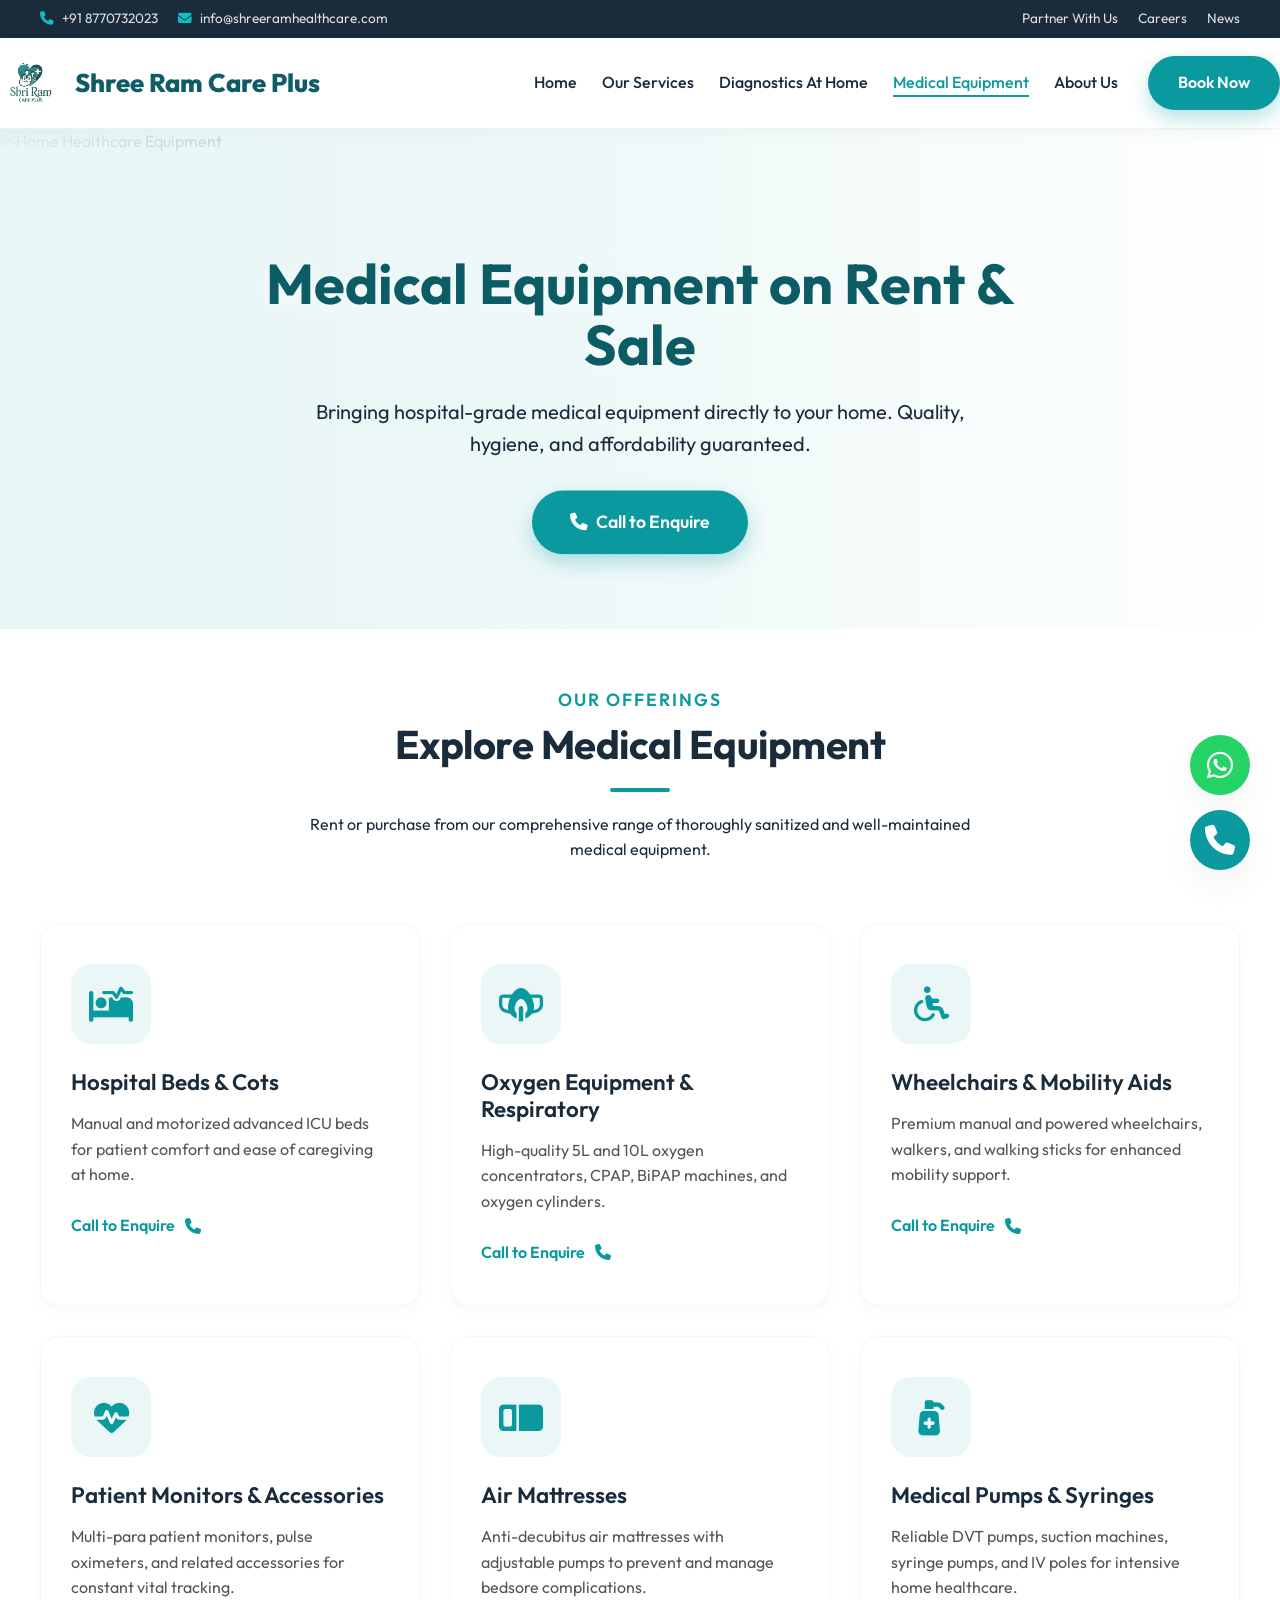
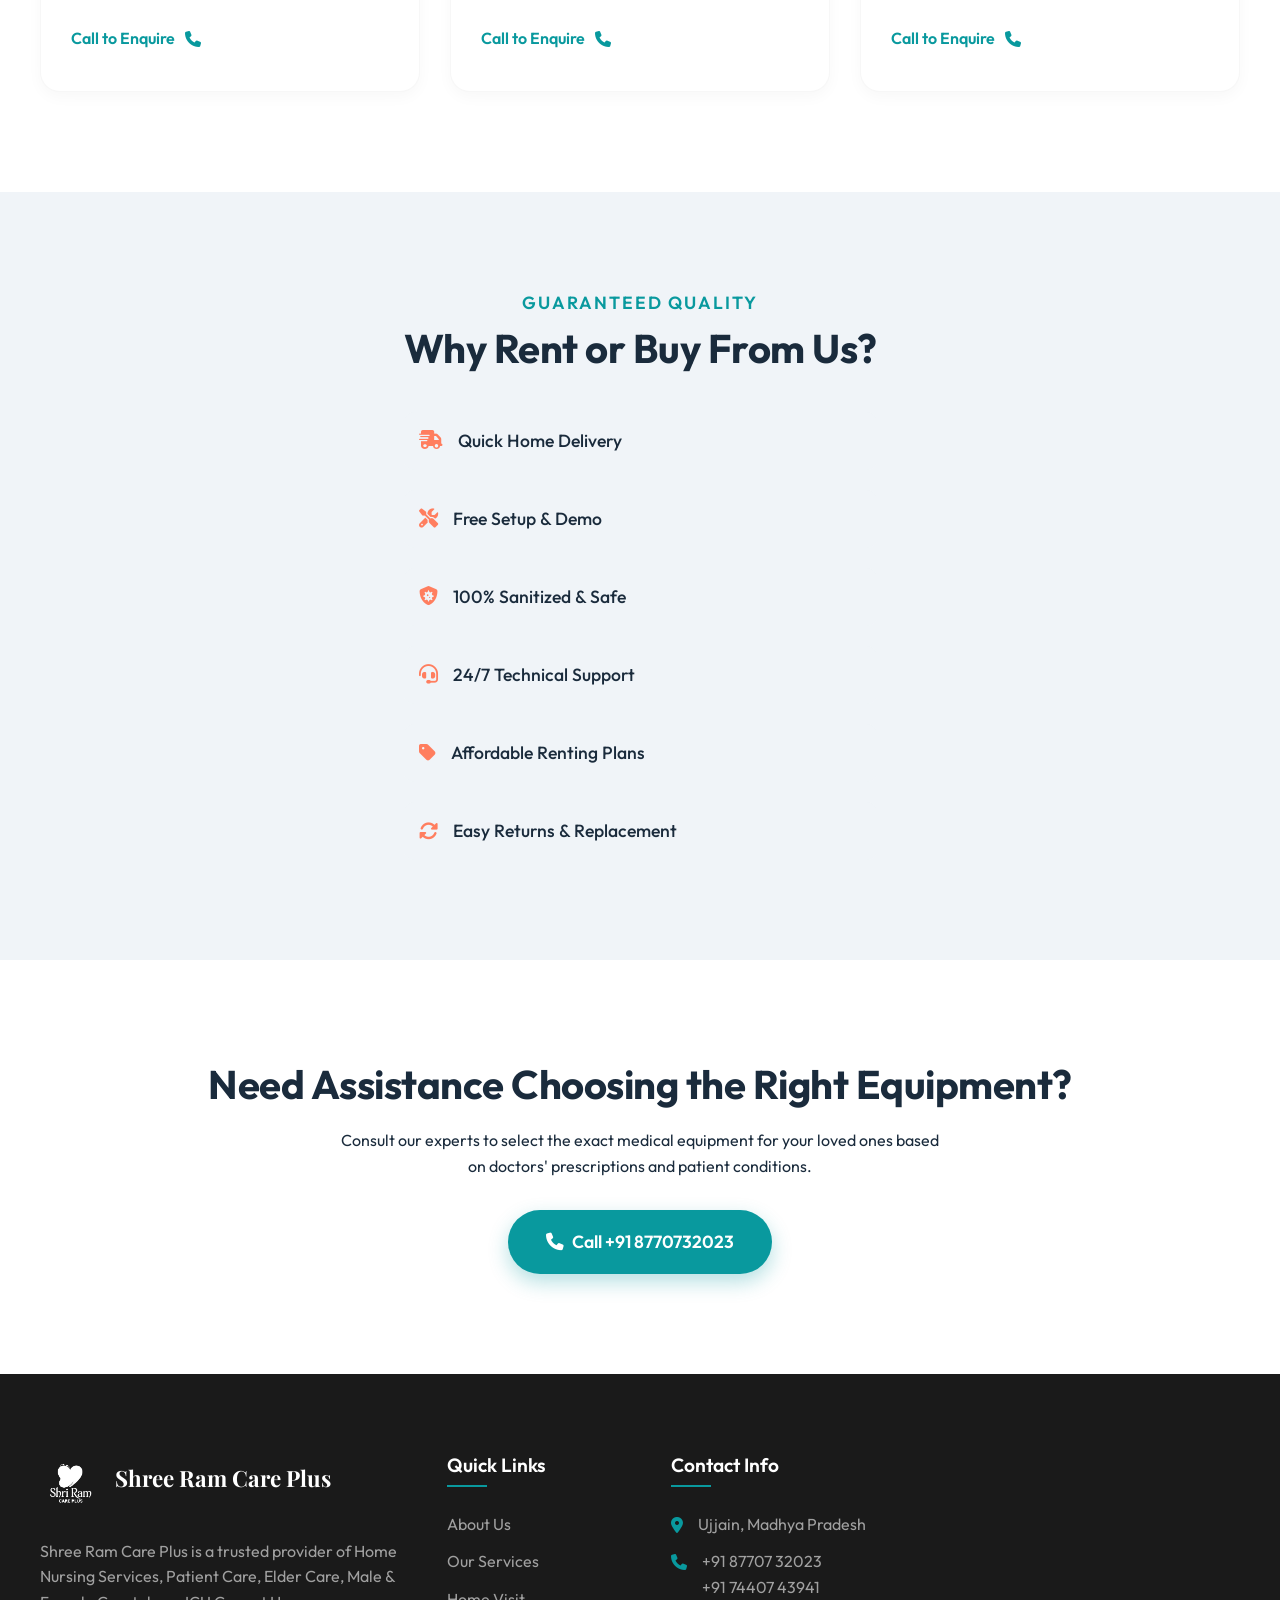
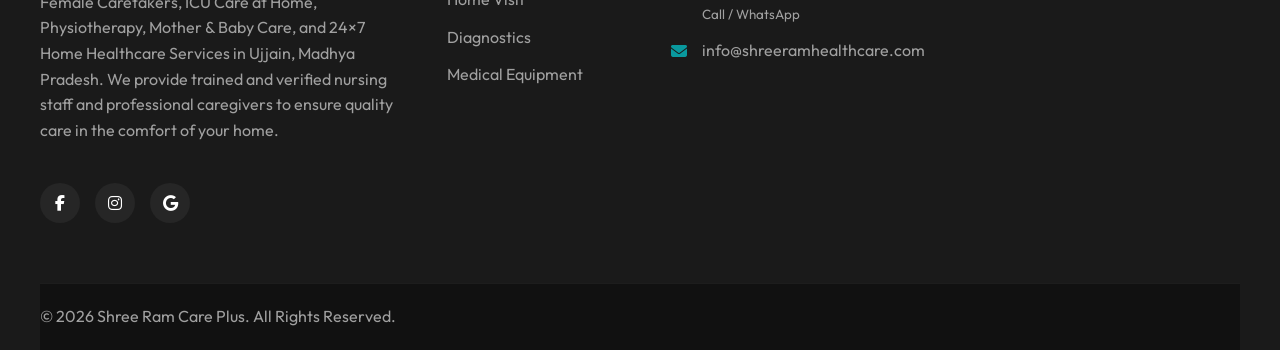
==== commit 891922b5: "Fix logo casing and hero image scale" ====
--- a/medical-equipment.html
+++ b/medical-equipment.html
@@ -47,7 +47,7 @@
         <div class="container header-inner">
             <div class="logo">
                 <a href="index.html" class="header-logo-container">
-                    <img src="images/Shreelogo.png" alt="Shree Ram Care Plus Logo" class="logo-img">
+                    <img src="images/shreelogo.png" alt="Shree Ram Care Plus Logo" class="logo-img">
                     <span class="header-logo-text">Shree Ram Care Plus</span>
                 </a>
             </div>
@@ -241,7 +241,7 @@
             <div class="footer-top">
                 <div class="footer-col about-col">
                     <div class="footer-logo">
-                        <img src="images/Shreelogo.png" alt="Shree Ram Care Plus Logo" class="logo-img footer-logo-img">
+                        <img src="images/shreelogo.png" alt="Shree Ram Care Plus Logo" class="logo-img footer-logo-img">
                         <h2 class="footer-logo-text">Shree Ram Care Plus</h2>
                     </div>
                     <p>Shree Ram Care Plus is a trusted provider of Home Nursing Services, Patient Care, Elder Care, Male & Female Caretakers, ICU Care at Home, Physiotherapy, Mother & Baby Care, and 24×7 Home Healthcare Services in Ujjain, Madhya Pradesh. We provide trained and verified nursing staff and professional caregivers to ensure quality care in the comfort of your home.</p>
--- a/css/style.css
+++ b/css/style.css
@@ -1276,6 +1276,7 @@
 .hero-main-img {
     border-radius: 30px; 
     width: 100%; 
+    height: auto;
     max-width: 500px; 
     box-shadow: 0 30px 60px rgba(0,0,0,0.15);
 }
@@ -1294,8 +1295,8 @@
     gap: 10px;
 }
 @media (max-width: 768px) {
-    .badge-left { left: 10px; bottom: 10px; padding: 10px; }
-    .badge-right { top: -20px; right: 0; width: 80px; height: 80px; }
+    .badge-left { left: 5px; bottom: 5px; padding: 10px; transform: scale(0.85); transform-origin: bottom left; }
+    .badge-right { top: -10px; right: 0; width: 60px; height: 60px; transform: scale(0.8); transform-origin: top right; }
     .wavy-text { font-size: 1rem; }
 }
 .badge-subtitle {
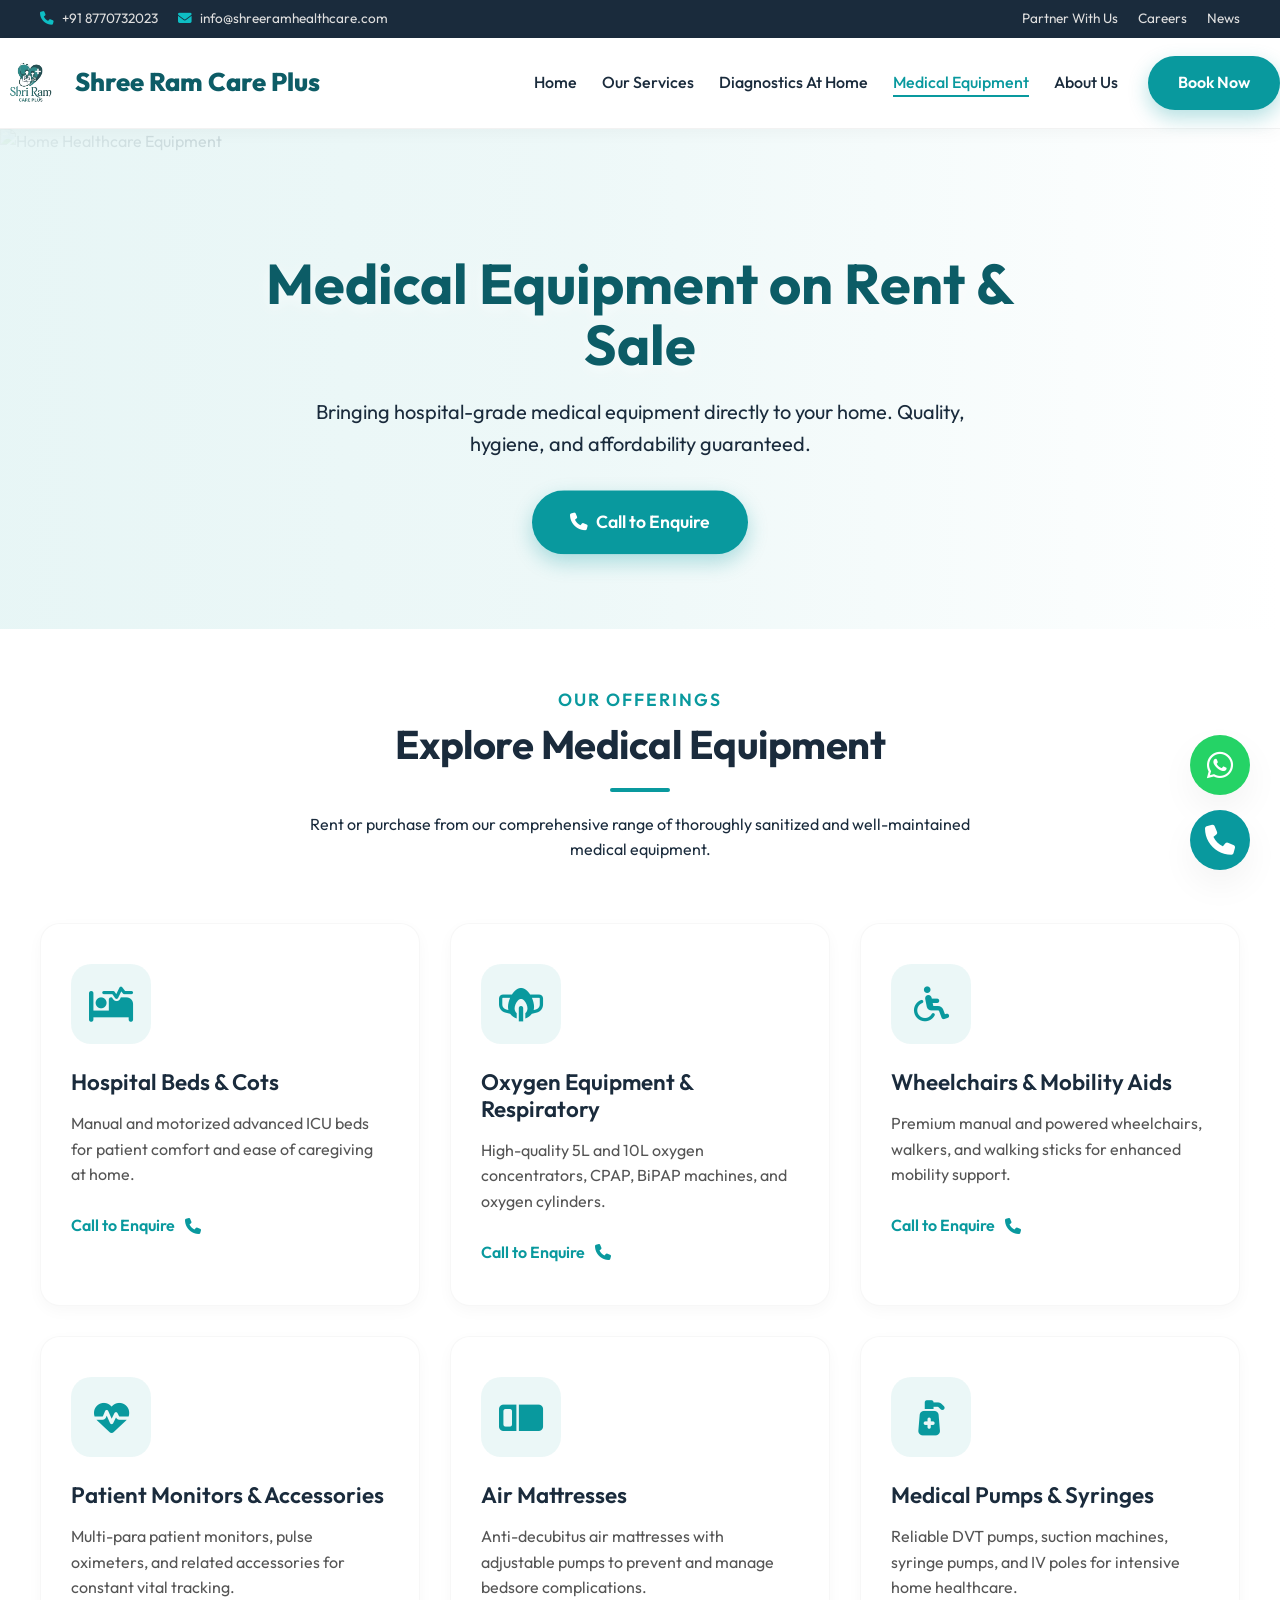
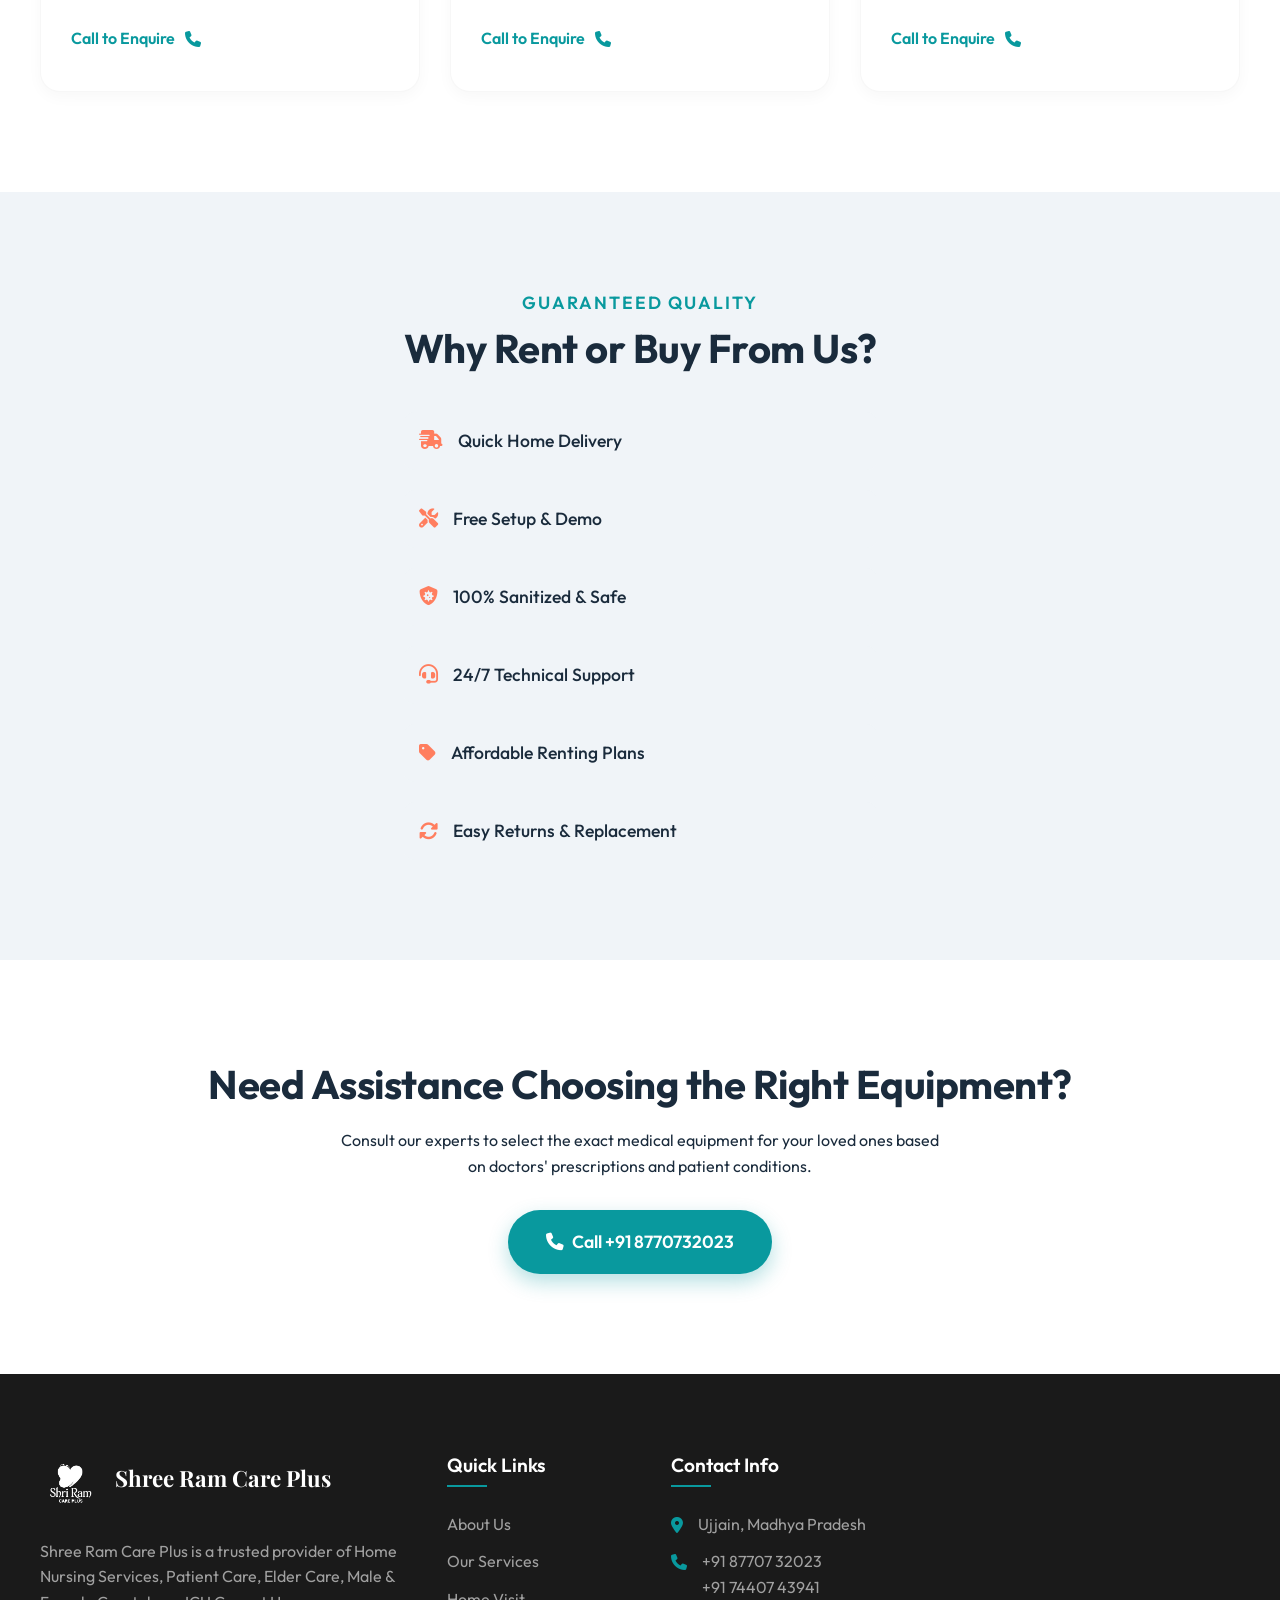
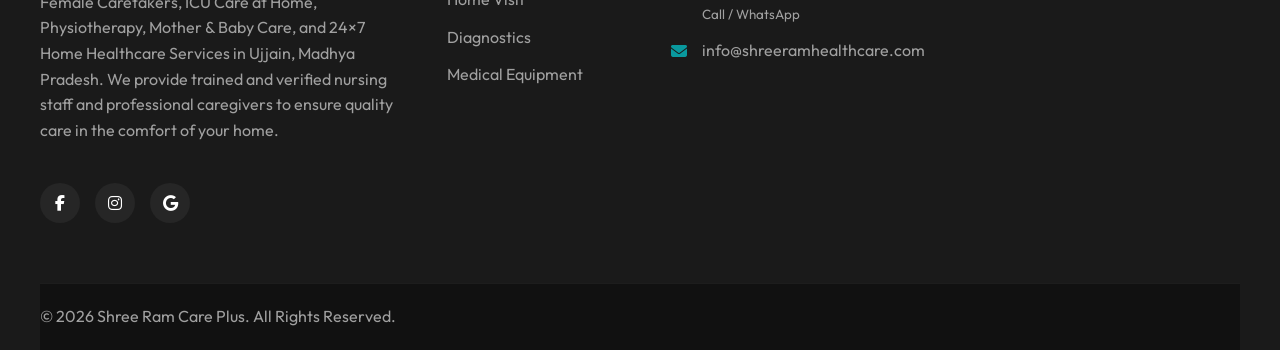
==== commit a401e3a6: "Update favicon assets and HTML references across all pages" ====
--- a/medical-equipment.html
+++ b/medical-equipment.html
@@ -7,11 +7,12 @@
     <title>Home Nursing Services in Ujjain | Shree Ram Care Plus | Male & Female Caretakers</title>
     <meta name="description" content="Looking for professional home nursing services in Ujjain? Shree Ram Care Plus provides trained male & female caretakers, nursing staff, patient care, elder care, ICU care at home, physiotherapy, and 24×7 home healthcare services. Call 87707 32023 today.">
     <meta name="keywords" content="Home Nursing Services in Ujjain, Home Care Services in Ujjain, Patient Care Services in Ujjain, Nursing Staff at Home, Male Caretaker in Ujjain, Female Caretaker in Ujjain, 24×7 Home Care Services, Elder Care at Home, Senior Citizen Care, ICU Care at Home, Home Healthcare Services, Bedridden Patient Care, Physiotherapy at Home, Mother & Baby Care, Injection & Dressing at Home, Night Care Services, Home Nursing Agency, Trained Nursing Staff, Verified Caretakers, Medical Attendant at Home, Home Patient Care, Professional Nursing Staff, Emergency Home Care, Post Surgery Care at Home, Home Medical Assistance, Best Home Care in Ujjain, Top Nursing Agency Ujjain, Home Care for Seniors Ujjain, Baby Care Staff Ujjain, Japa Maid Ujjain, Newborn Baby Care at Home, Caretaker for Patient at Home, Attendant for Hospital Ujjain, ICU Setup at Home Ujjain, Medical Equipment on Rent Ujjain, Oxygen Cylinder on Rent Ujjain, Wheelchair on Rent Ujjain, Hospital Bed on Rent Ujjain, Physiotherapist in Ujjain, Stroke Rehabilitation at Home, Paralysis Patient Care Ujjain, Dementia Care at Home, Alzheimer's Care at Home, Parkinson's Care Ujjain, Post Covid Care at Home, Palliative Care at Home Ujjain, Hospice Care Ujjain, Wound Care Dressing Ujjain, IV Drip at Home Ujjain, Catheterization at Home Ujjain, Ryles Tube Insertion at Home, Tracheostomy Care at Home, BIPAP Machine Rent Ujjain, CPAP Machine Rent Ujjain, Cardiac Monitor on Rent, Suction Machine Rent Ujjain, Air Mattress for Bed Sores, DVT Pump on Rent, Syringe Pump on Rent, Nursing Bureau in Ujjain, Home Care Takers Ujjain, Reliable Maid Services Ujjain, House Maid for Patient Ujjain, Full Time Nurse Ujjain, Part Time Nurse Ujjain, 12 Hours Duty Nurse Ujjain, 24 Hours Duty Nurse Ujjain, Day Shift Caretaker Ujjain, Night Shift Caretaker Ujjain, Wardboy Services Ujjain, Aya Bai in Ujjain, Nanny Services Ujjain, Postnatal Care Ujjain, Pregnancy Care at Home, Orthopedic Rehab at Home, Neuro Rehab at Home, Sports Injury Rehab Ujjain, Pain Management Physiotherapy, Joint Replacement Rehab, Doctor Visit at Home Ujjain, Physician at Home Ujjain, Blood Test at Home Ujjain, Lab Test Home Collection, X-Ray at Home Ujjain, ECG at Home Ujjain, Medical Care Ujjain, Affordable Home Care Ujjain, Trusted Nursing Staff Ujjain, Certified Caregivers Ujjain, Home Health Aide Ujjain, Private Duty Nursing Ujjain, Companionship for Seniors, Respite Care Ujjain, Chronic Care Management, Diabetes Care at Home, Hypertension Care Ujjain, Cardiac Care at Home, Respiratory Care at Home, Oncology Care at Home, Cancer Patient Care Ujjain, Special Needs Care at Home, Autism Care at Home, Bed Sore Management, Colostomy Care at Home, Suture Removal at Home, Nebulization at Home, Enema at Home Ujjain, Urine Bag Change at Home, Professional Attendants, Best Caretaker Agency, Verified Aya Center Ujjain, Male Nurse in Ujjain, Female Nurse in Ujjain, GNM Nurse in Ujjain, BSc Nursing Staff Ujjain, ANM Nurse in Ujjain, Experienced Nursing Staff, Patient Care Taker Ujjain, Care Giver Agency Ujjain, Elder Care Taker Ujjain, Old Age Care Ujjain, Home Care Packages Ujjain, Medical Attendant Services, Home Nursing Solutions, Shri Ram Care Plus Ujjain, Shree Ram Care Plus, Shree Ram Home Care Services, Premium Home Care Ujjain, Best Healthcare Provider Ujjain, Health Services at Home, Ujjain Home Care, Ujjain Nursing Staff, Ujjain Caretakers, Patient Attendant Ujjain, Patient Caregiver Ujjain, Caretaker in Ujjain">
-    <link rel="apple-touch-icon" sizes="180x180" href="favicon/apple-touch-icon.png">
-    <link rel="icon" type="image/png" sizes="32x32" href="favicon/favicon-32x32.png">
-    <link rel="icon" type="image/png" sizes="16x16" href="favicon/favicon-16x16.png">
-    <link rel="manifest" href="favicon/site.webmanifest">
-    <link rel="shortcut icon" href="favicon/favicon.ico">
+    <link rel="icon" type="image/png" href="favicon/favicon-96x96.png" sizes="96x96" />
+    <link rel="icon" type="image/svg+xml" href="favicon/favicon.svg" />
+    <link rel="shortcut icon" href="favicon/favicon.ico" />
+    <link rel="apple-touch-icon" sizes="180x180" href="favicon/apple-touch-icon.png" />
+    <meta name="apple-mobile-web-app-title" content="Shree Ram Care Plus" />
+    <link rel="manifest" href="favicon/site.webmanifest" />
     <!-- Use Google Fonts -->
     <link rel="preconnect" href="https://fonts.googleapis.com">
     <link rel="preconnect" href="https://fonts.gstatic.com" crossorigin>
--- a/css/style.css
+++ b/css/style.css
@@ -496,6 +496,7 @@
     .hero {
         height: auto;
         min-height: auto;
+        max-height: none;
         padding-bottom: 0px;
     }
 
@@ -532,7 +533,9 @@
     }
 
     .hero-image-col {
+        align-self: center;
         margin-top: 50px;
+        margin-bottom: 50px;
         width: 100%;
     }
 
@@ -1295,8 +1298,8 @@
     gap: 10px;
 }
 @media (max-width: 768px) {
-    .badge-left { left: 5px; bottom: 5px; padding: 10px; transform: scale(0.85); transform-origin: bottom left; }
-    .badge-right { top: -10px; right: 0; width: 60px; height: 60px; transform: scale(0.8); transform-origin: top right; }
+    .badge-left { left: -10px; bottom: -20px; padding: 10px; transform: scale(0.7); transform-origin: bottom left; }
+    .badge-right { top: -20px; right: -10px; width: 60px; height: 60px; transform: scale(0.7); transform-origin: top right; }
     .wavy-text { font-size: 1rem; }
 }
 .badge-subtitle {
@@ -1421,7 +1424,10 @@
     
     .float-btn {
         width: 50%;
-        height: 70px;
+        height: auto;
+        min-height: 70px;
+        padding: 10px 0;
+        padding-bottom: calc(10px + env(safe-area-inset-bottom));
         border-radius: 0;
         flex-direction: column;
         box-shadow: none;
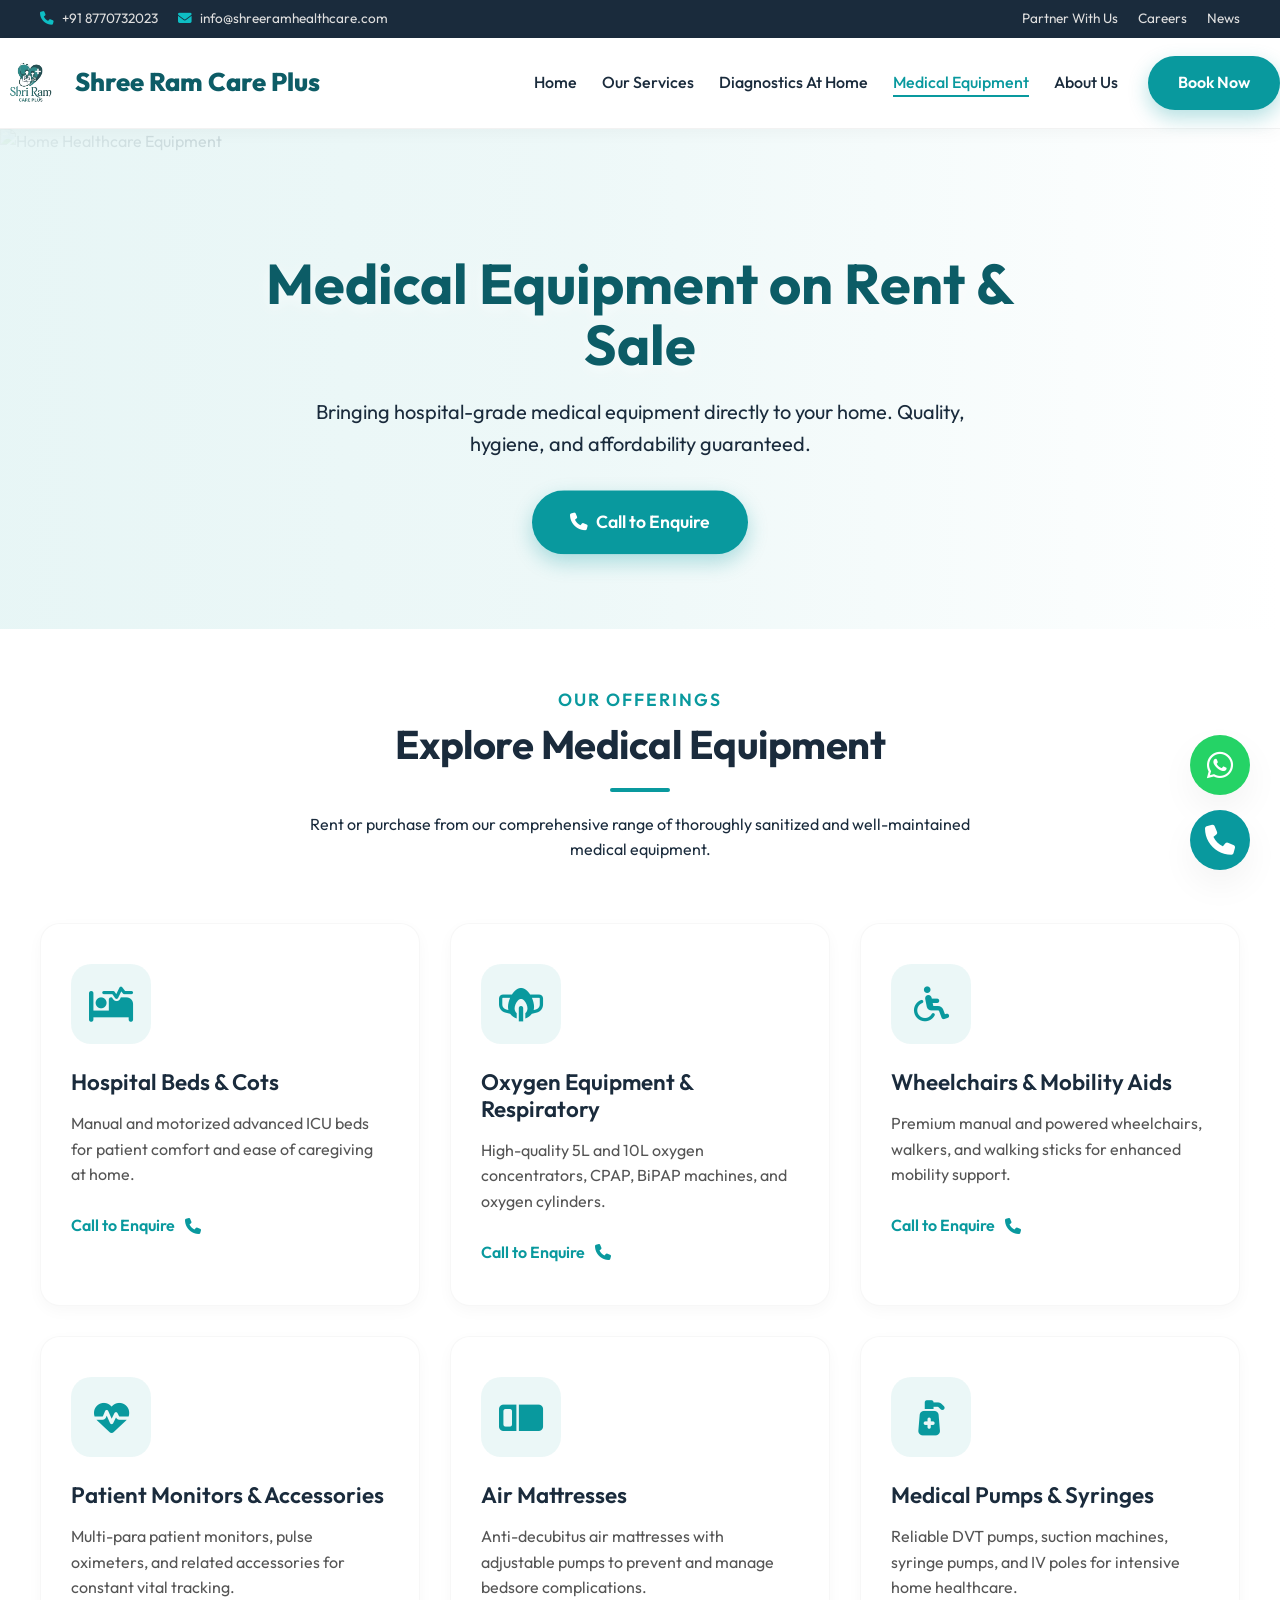
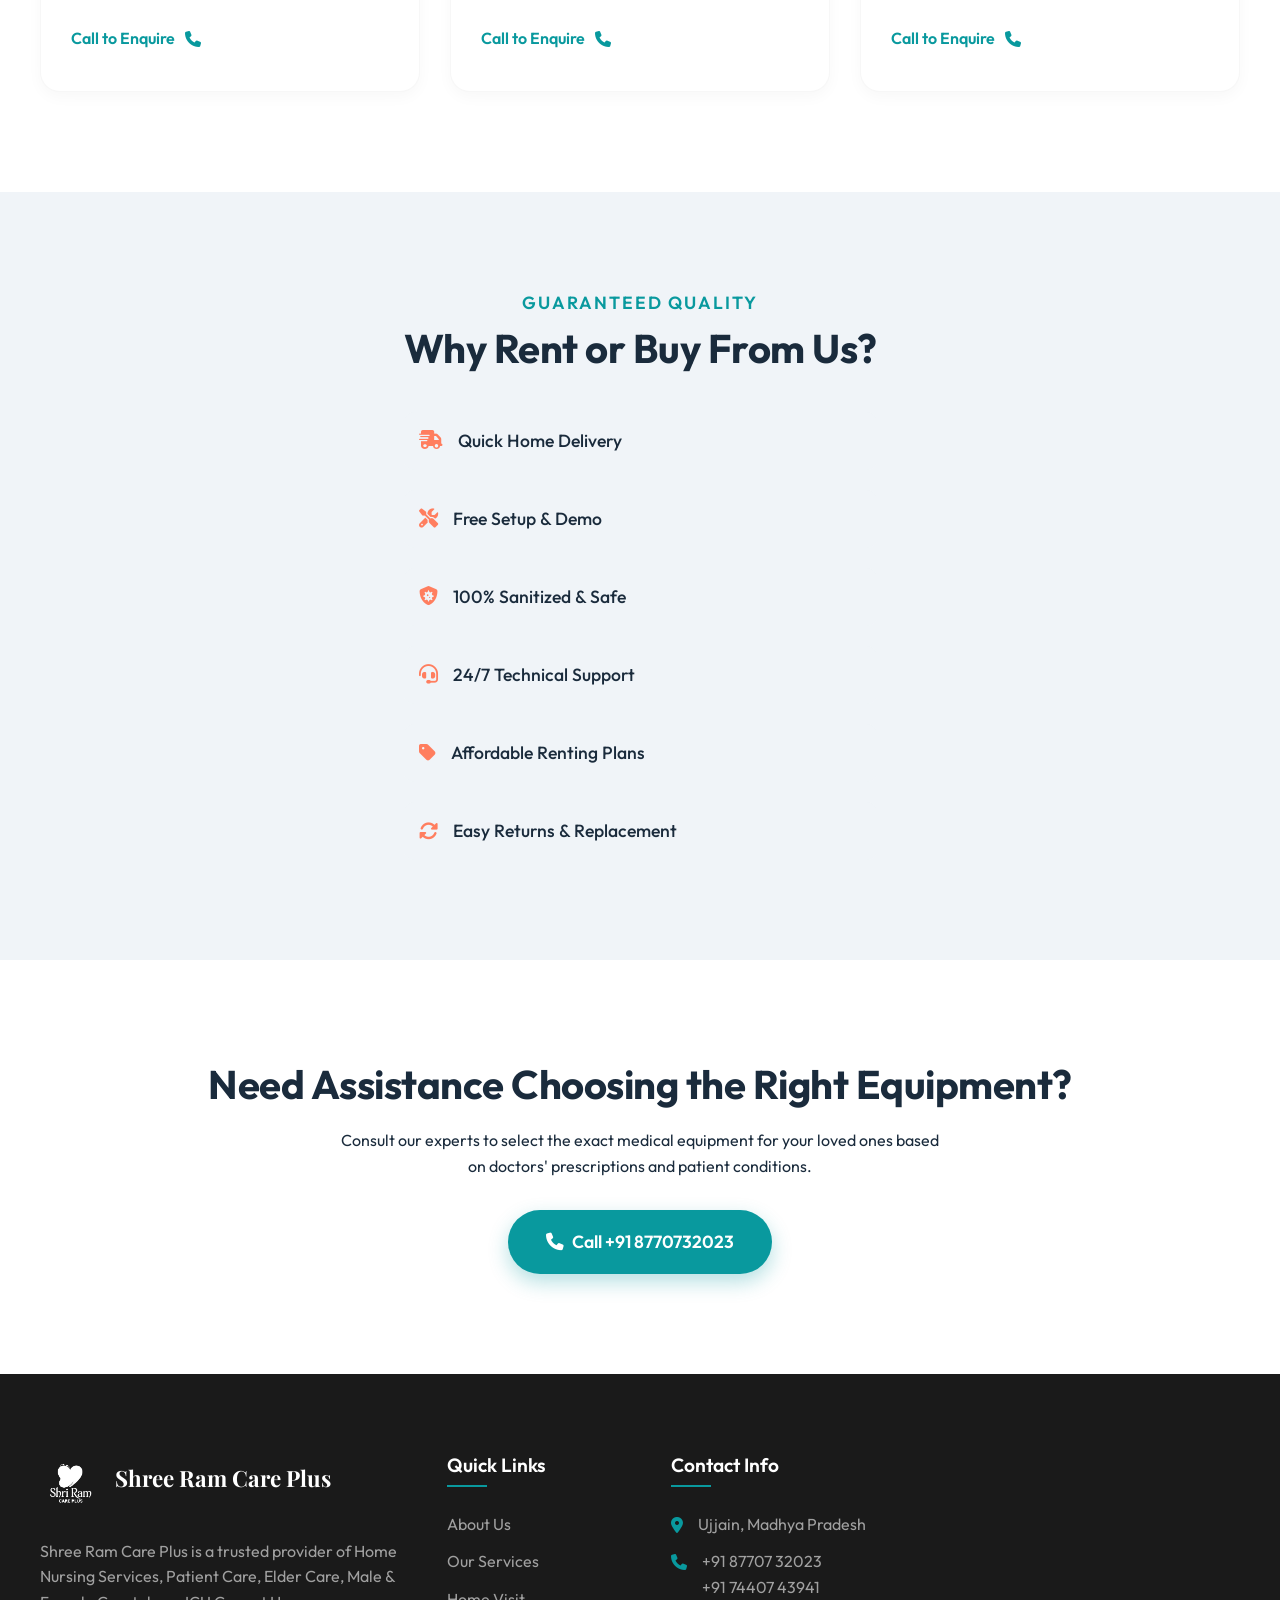
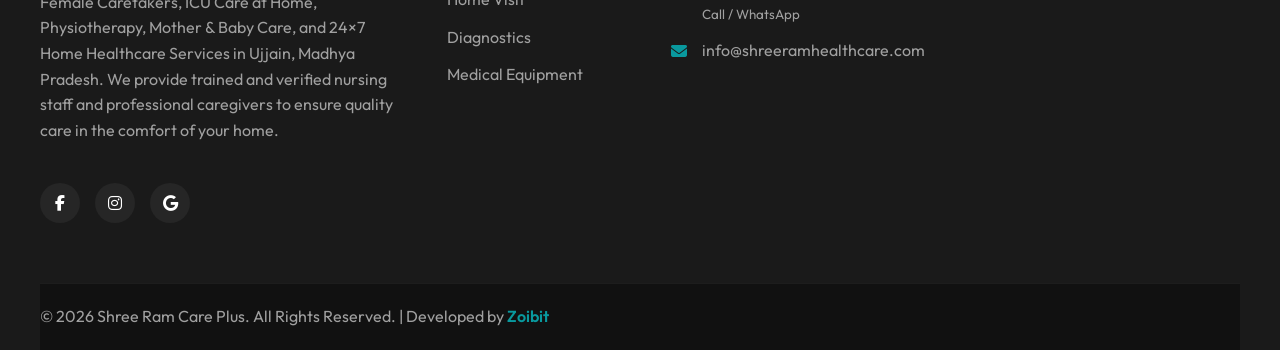
==== commit 2ce61ef5: "Add Developed by Zoibit footer credit across all pages" ====
--- a/medical-equipment.html
+++ b/medical-equipment.html
@@ -275,7 +275,7 @@
             </div>
 
             <div class="footer-bottom">
-                <p>&copy; 2026 Shree Ram Care Plus. All Rights Reserved.</p>
+                <p>&copy; 2026 Shree Ram Care Plus. All Rights Reserved. | Developed by <a href="https://www.zoibit.com" target="_blank" rel="noopener" style="color: var(--primary); font-weight: 600;">Zoibit</a></p>
             </div>
         </div>
     </footer>
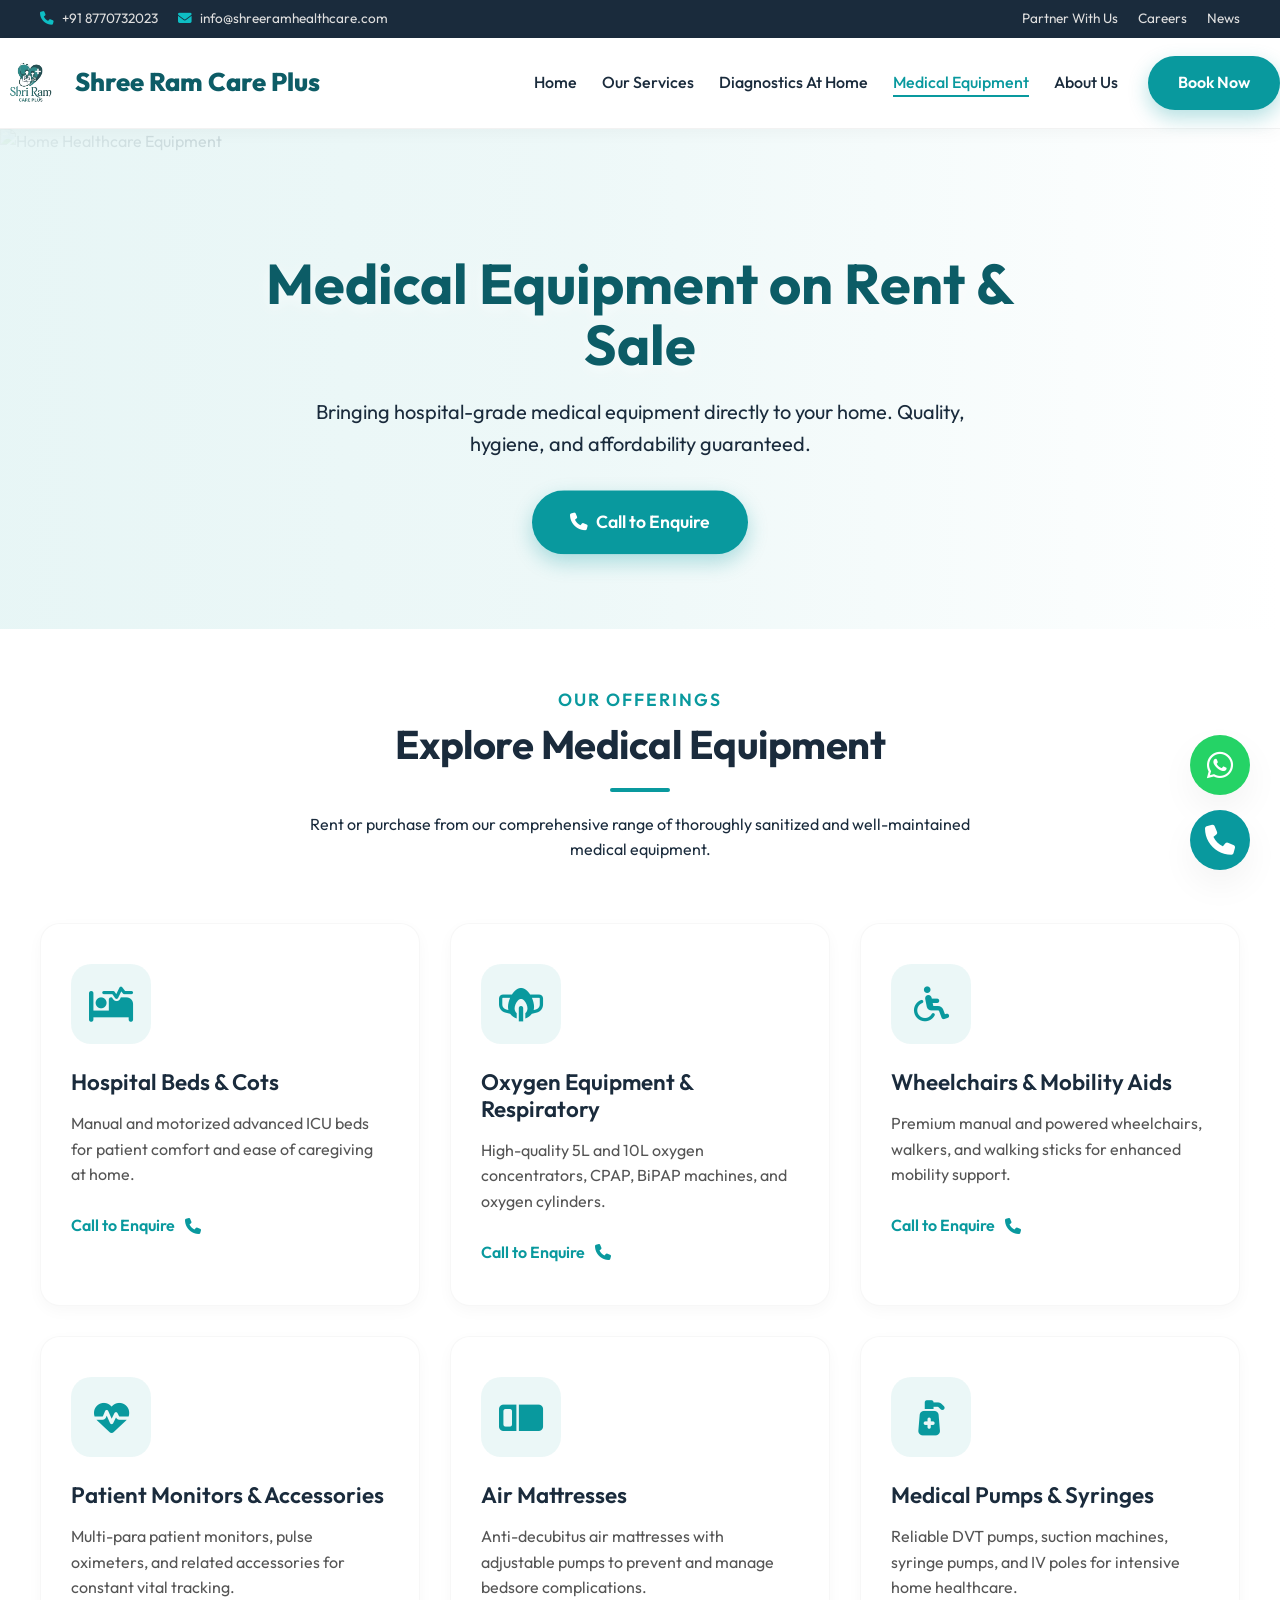
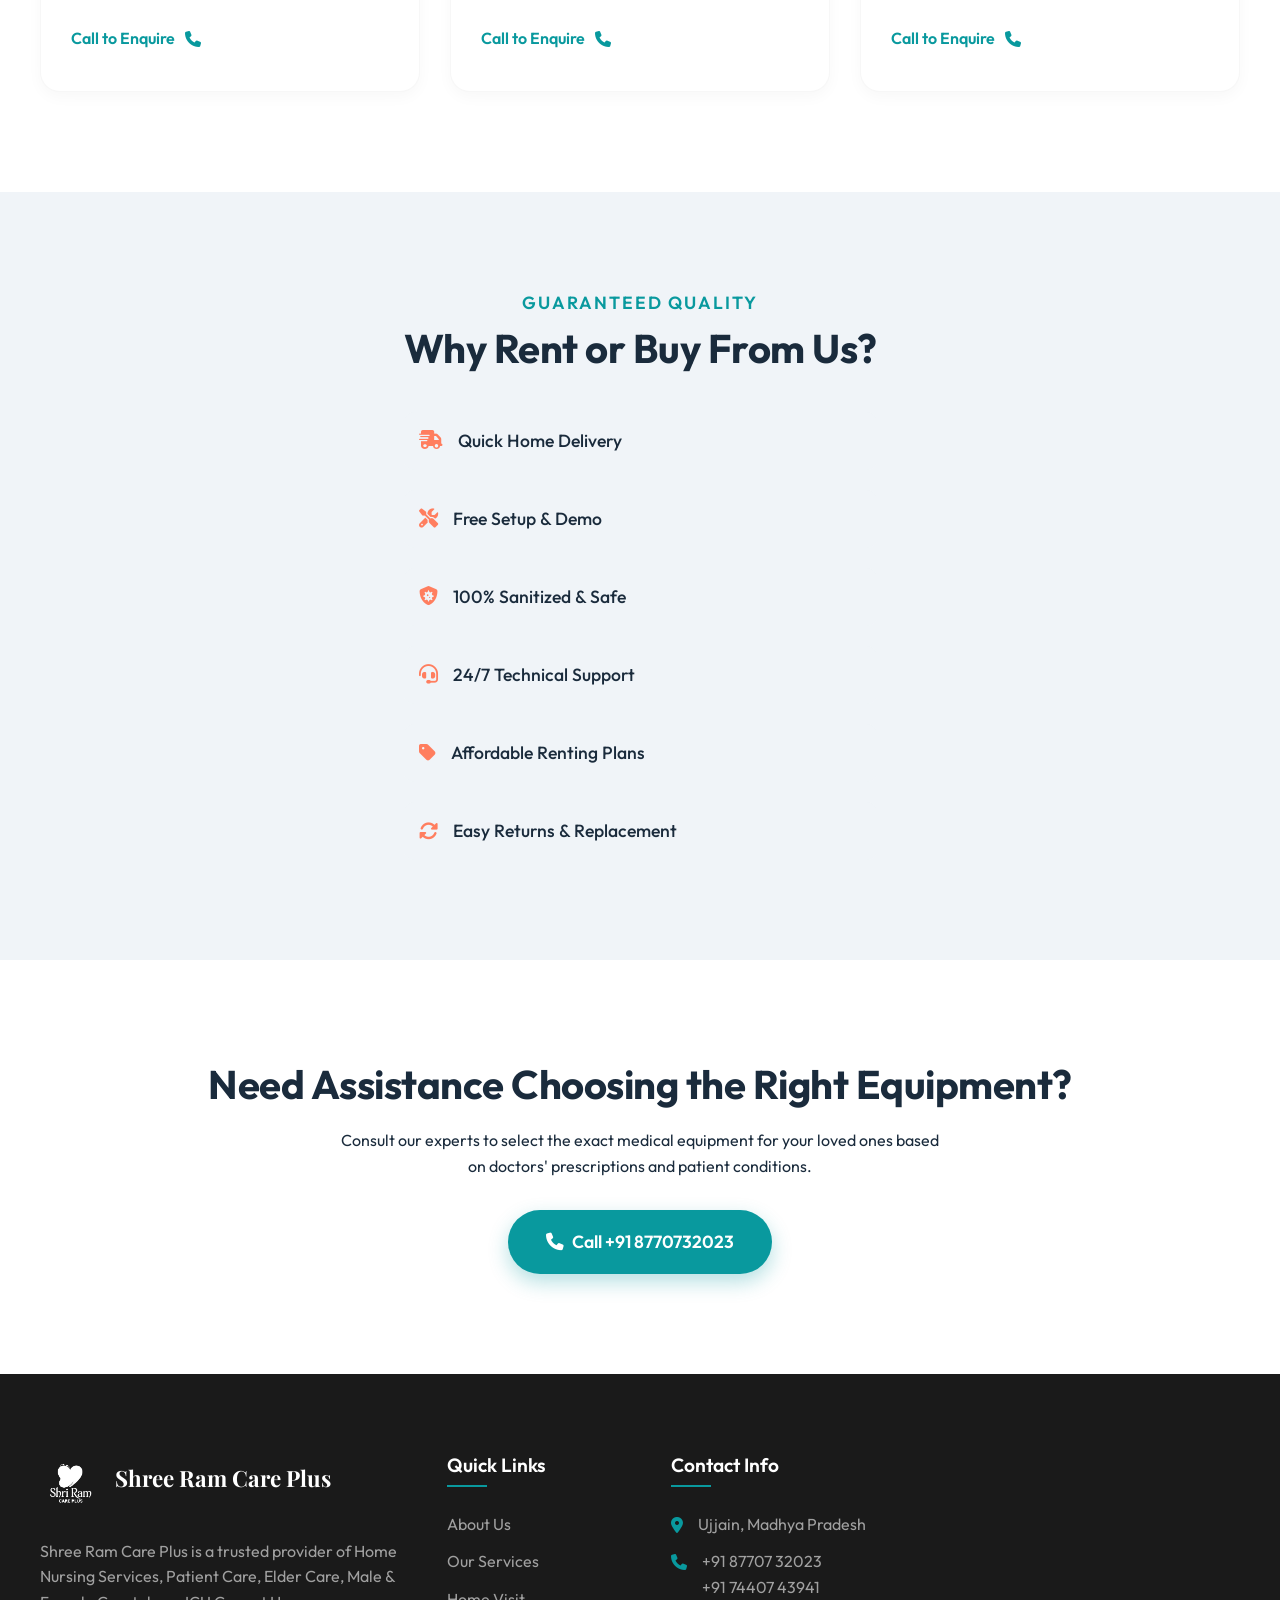
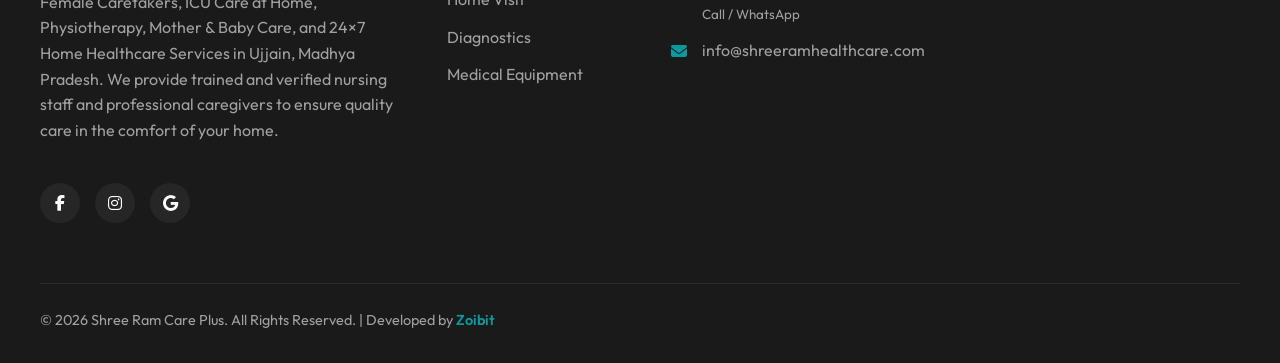
==== commit af9d0cc9: "Add root favicon fallback and cache busting version" ====
--- a/medical-equipment.html
+++ b/medical-equipment.html
@@ -7,12 +7,12 @@
     <title>Home Nursing Services in Ujjain | Shree Ram Care Plus | Male & Female Caretakers</title>
     <meta name="description" content="Looking for professional home nursing services in Ujjain? Shree Ram Care Plus provides trained male & female caretakers, nursing staff, patient care, elder care, ICU care at home, physiotherapy, and 24×7 home healthcare services. Call 87707 32023 today.">
     <meta name="keywords" content="Home Nursing Services in Ujjain, Home Care Services in Ujjain, Patient Care Services in Ujjain, Nursing Staff at Home, Male Caretaker in Ujjain, Female Caretaker in Ujjain, 24×7 Home Care Services, Elder Care at Home, Senior Citizen Care, ICU Care at Home, Home Healthcare Services, Bedridden Patient Care, Physiotherapy at Home, Mother & Baby Care, Injection & Dressing at Home, Night Care Services, Home Nursing Agency, Trained Nursing Staff, Verified Caretakers, Medical Attendant at Home, Home Patient Care, Professional Nursing Staff, Emergency Home Care, Post Surgery Care at Home, Home Medical Assistance, Best Home Care in Ujjain, Top Nursing Agency Ujjain, Home Care for Seniors Ujjain, Baby Care Staff Ujjain, Japa Maid Ujjain, Newborn Baby Care at Home, Caretaker for Patient at Home, Attendant for Hospital Ujjain, ICU Setup at Home Ujjain, Medical Equipment on Rent Ujjain, Oxygen Cylinder on Rent Ujjain, Wheelchair on Rent Ujjain, Hospital Bed on Rent Ujjain, Physiotherapist in Ujjain, Stroke Rehabilitation at Home, Paralysis Patient Care Ujjain, Dementia Care at Home, Alzheimer's Care at Home, Parkinson's Care Ujjain, Post Covid Care at Home, Palliative Care at Home Ujjain, Hospice Care Ujjain, Wound Care Dressing Ujjain, IV Drip at Home Ujjain, Catheterization at Home Ujjain, Ryles Tube Insertion at Home, Tracheostomy Care at Home, BIPAP Machine Rent Ujjain, CPAP Machine Rent Ujjain, Cardiac Monitor on Rent, Suction Machine Rent Ujjain, Air Mattress for Bed Sores, DVT Pump on Rent, Syringe Pump on Rent, Nursing Bureau in Ujjain, Home Care Takers Ujjain, Reliable Maid Services Ujjain, House Maid for Patient Ujjain, Full Time Nurse Ujjain, Part Time Nurse Ujjain, 12 Hours Duty Nurse Ujjain, 24 Hours Duty Nurse Ujjain, Day Shift Caretaker Ujjain, Night Shift Caretaker Ujjain, Wardboy Services Ujjain, Aya Bai in Ujjain, Nanny Services Ujjain, Postnatal Care Ujjain, Pregnancy Care at Home, Orthopedic Rehab at Home, Neuro Rehab at Home, Sports Injury Rehab Ujjain, Pain Management Physiotherapy, Joint Replacement Rehab, Doctor Visit at Home Ujjain, Physician at Home Ujjain, Blood Test at Home Ujjain, Lab Test Home Collection, X-Ray at Home Ujjain, ECG at Home Ujjain, Medical Care Ujjain, Affordable Home Care Ujjain, Trusted Nursing Staff Ujjain, Certified Caregivers Ujjain, Home Health Aide Ujjain, Private Duty Nursing Ujjain, Companionship for Seniors, Respite Care Ujjain, Chronic Care Management, Diabetes Care at Home, Hypertension Care Ujjain, Cardiac Care at Home, Respiratory Care at Home, Oncology Care at Home, Cancer Patient Care Ujjain, Special Needs Care at Home, Autism Care at Home, Bed Sore Management, Colostomy Care at Home, Suture Removal at Home, Nebulization at Home, Enema at Home Ujjain, Urine Bag Change at Home, Professional Attendants, Best Caretaker Agency, Verified Aya Center Ujjain, Male Nurse in Ujjain, Female Nurse in Ujjain, GNM Nurse in Ujjain, BSc Nursing Staff Ujjain, ANM Nurse in Ujjain, Experienced Nursing Staff, Patient Care Taker Ujjain, Care Giver Agency Ujjain, Elder Care Taker Ujjain, Old Age Care Ujjain, Home Care Packages Ujjain, Medical Attendant Services, Home Nursing Solutions, Shri Ram Care Plus Ujjain, Shree Ram Care Plus, Shree Ram Home Care Services, Premium Home Care Ujjain, Best Healthcare Provider Ujjain, Health Services at Home, Ujjain Home Care, Ujjain Nursing Staff, Ujjain Caretakers, Patient Attendant Ujjain, Patient Caregiver Ujjain, Caretaker in Ujjain">
-    <link rel="icon" type="image/png" href="favicon/favicon-96x96.png" sizes="96x96" />
-    <link rel="icon" type="image/svg+xml" href="favicon/favicon.svg" />
-    <link rel="shortcut icon" href="favicon/favicon.ico" />
-    <link rel="apple-touch-icon" sizes="180x180" href="favicon/apple-touch-icon.png" />
+    <link rel="icon" type="image/png" href="favicon/favicon-96x96.png?v=3" sizes="96x96" />
+    <link rel="icon" type="image/svg+xml" href="favicon/favicon.svg?v=3" />
+    <link rel="shortcut icon" href="favicon/favicon.ico?v=3" />
+    <link rel="apple-touch-icon" sizes="180x180" href="favicon/apple-touch-icon.png?v=3" />
     <meta name="apple-mobile-web-app-title" content="Shree Ram Care Plus" />
-    <link rel="manifest" href="favicon/site.webmanifest" />
+    <link rel="manifest" href="favicon/site.webmanifest?v=3" />
     <!-- Use Google Fonts -->
     <link rel="preconnect" href="https://fonts.googleapis.com">
     <link rel="preconnect" href="https://fonts.gstatic.com" crossorigin>
--- a/css/style.css
+++ b/css/style.css
@@ -1054,17 +1054,37 @@
 }
 
 .footer-bottom {
-    background-color: #111;
-    padding: 20px 0;
-    text-align: center;
-    border-top: 1px solid rgba(255, 255, 255, 0.05);
+    background-color: transparent;
+    padding: 25px 0 30px;
+    border-top: 1px solid rgba(255, 255, 255, 0.08);
     display: flex;
     justify-content: space-between;
     align-items: center;
+    flex-wrap: wrap;
+    gap: 15px;
+}
+
+.footer-bottom p {
+    color: #a0a0a0;
+    font-size: 0.9rem;
+    margin: 0;
+}
+
+.footer-bottom p a {
+    color: var(--primary-light);
+    font-weight: 600;
+    transition: var(--transition);
+}
+
+.footer-bottom p a:hover {
+    color: white;
+    text-decoration: underline;
 }
 
 .footer-legal a {
     margin-left: 20px;
+    color: #a0a0a0;
+    font-size: 0.9rem;
 }
 
 .footer-legal a:hover {
@@ -1205,9 +1225,15 @@
 
     .footer-bottom {
         flex-direction: column;
-        gap: 15px;
-        padding-bottom: 80px;
-        /* Space for floating buttons */
+        justify-content: center;
+        text-align: center;
+        gap: 12px;
+        padding-top: 20px;
+        padding-bottom: 25px;
+    }
+
+    .footer-legal a {
+        margin: 0 10px;
     }
 
     .services-grid {
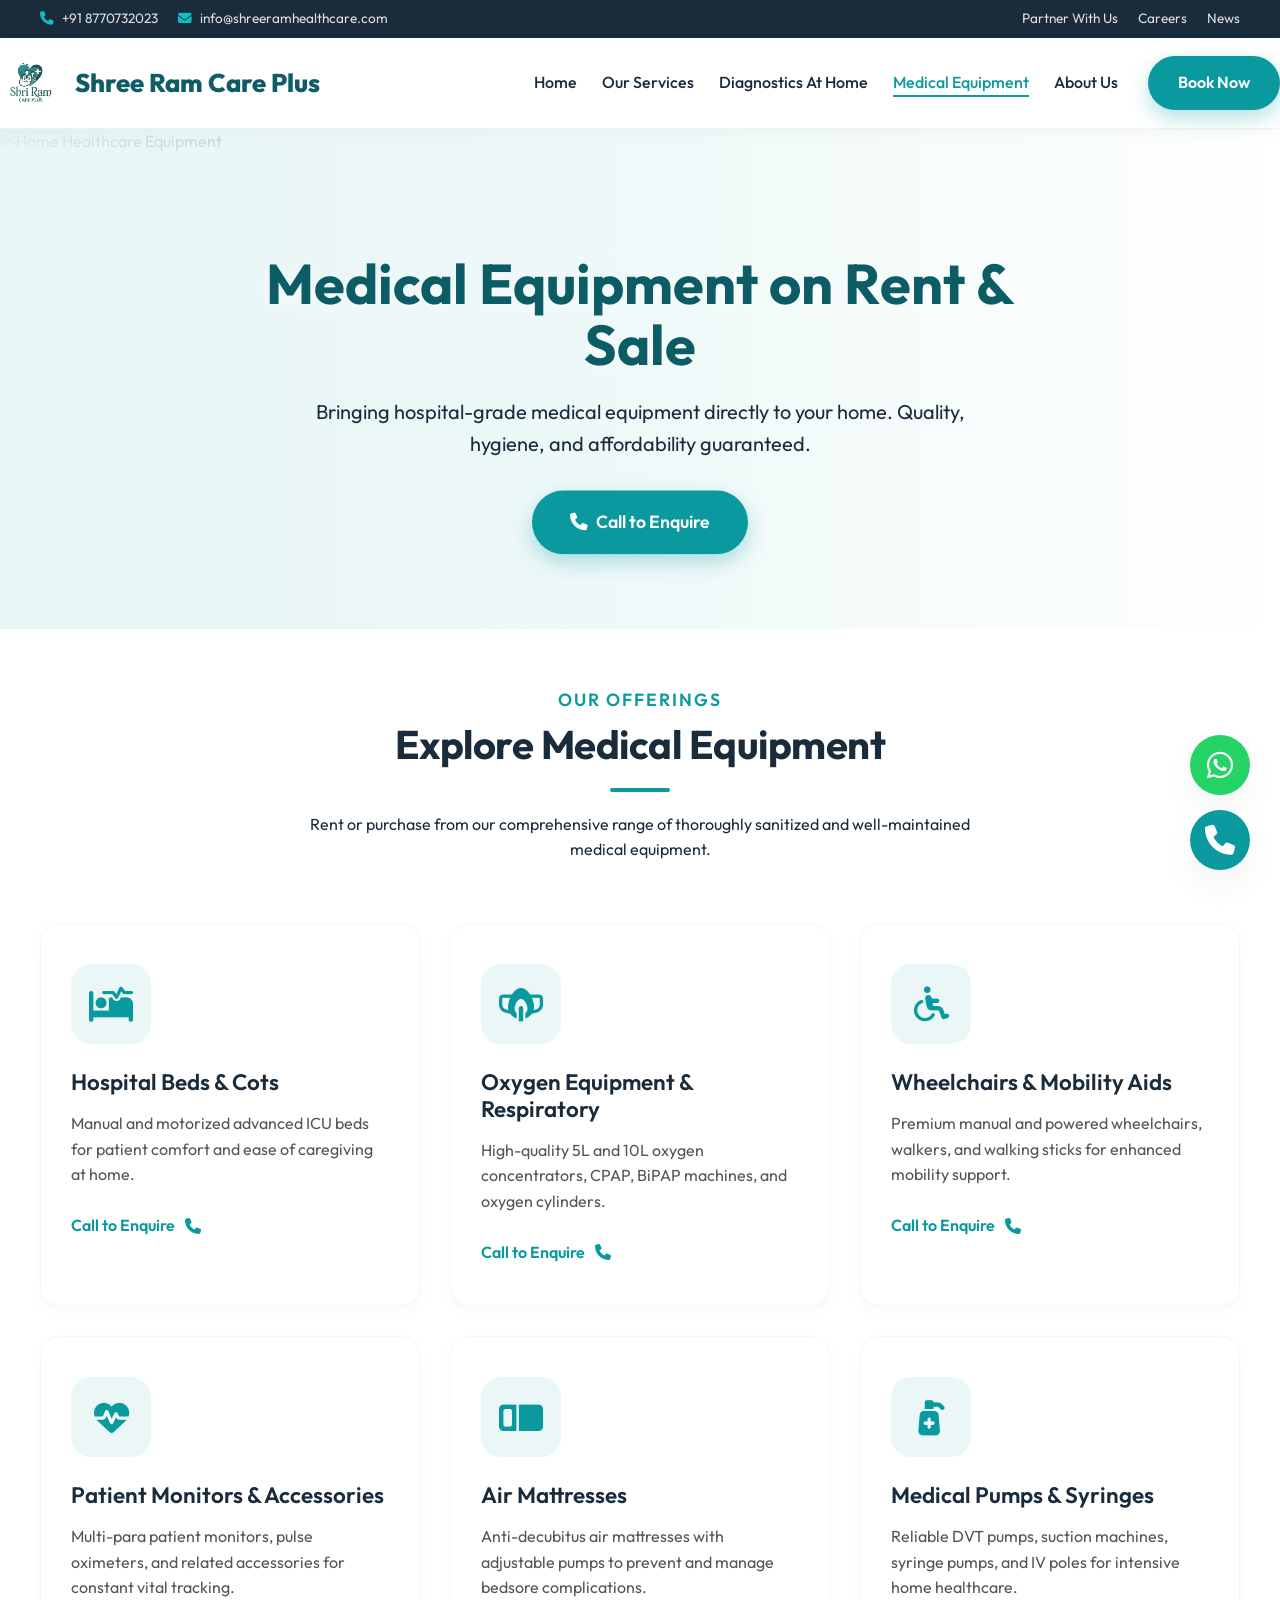
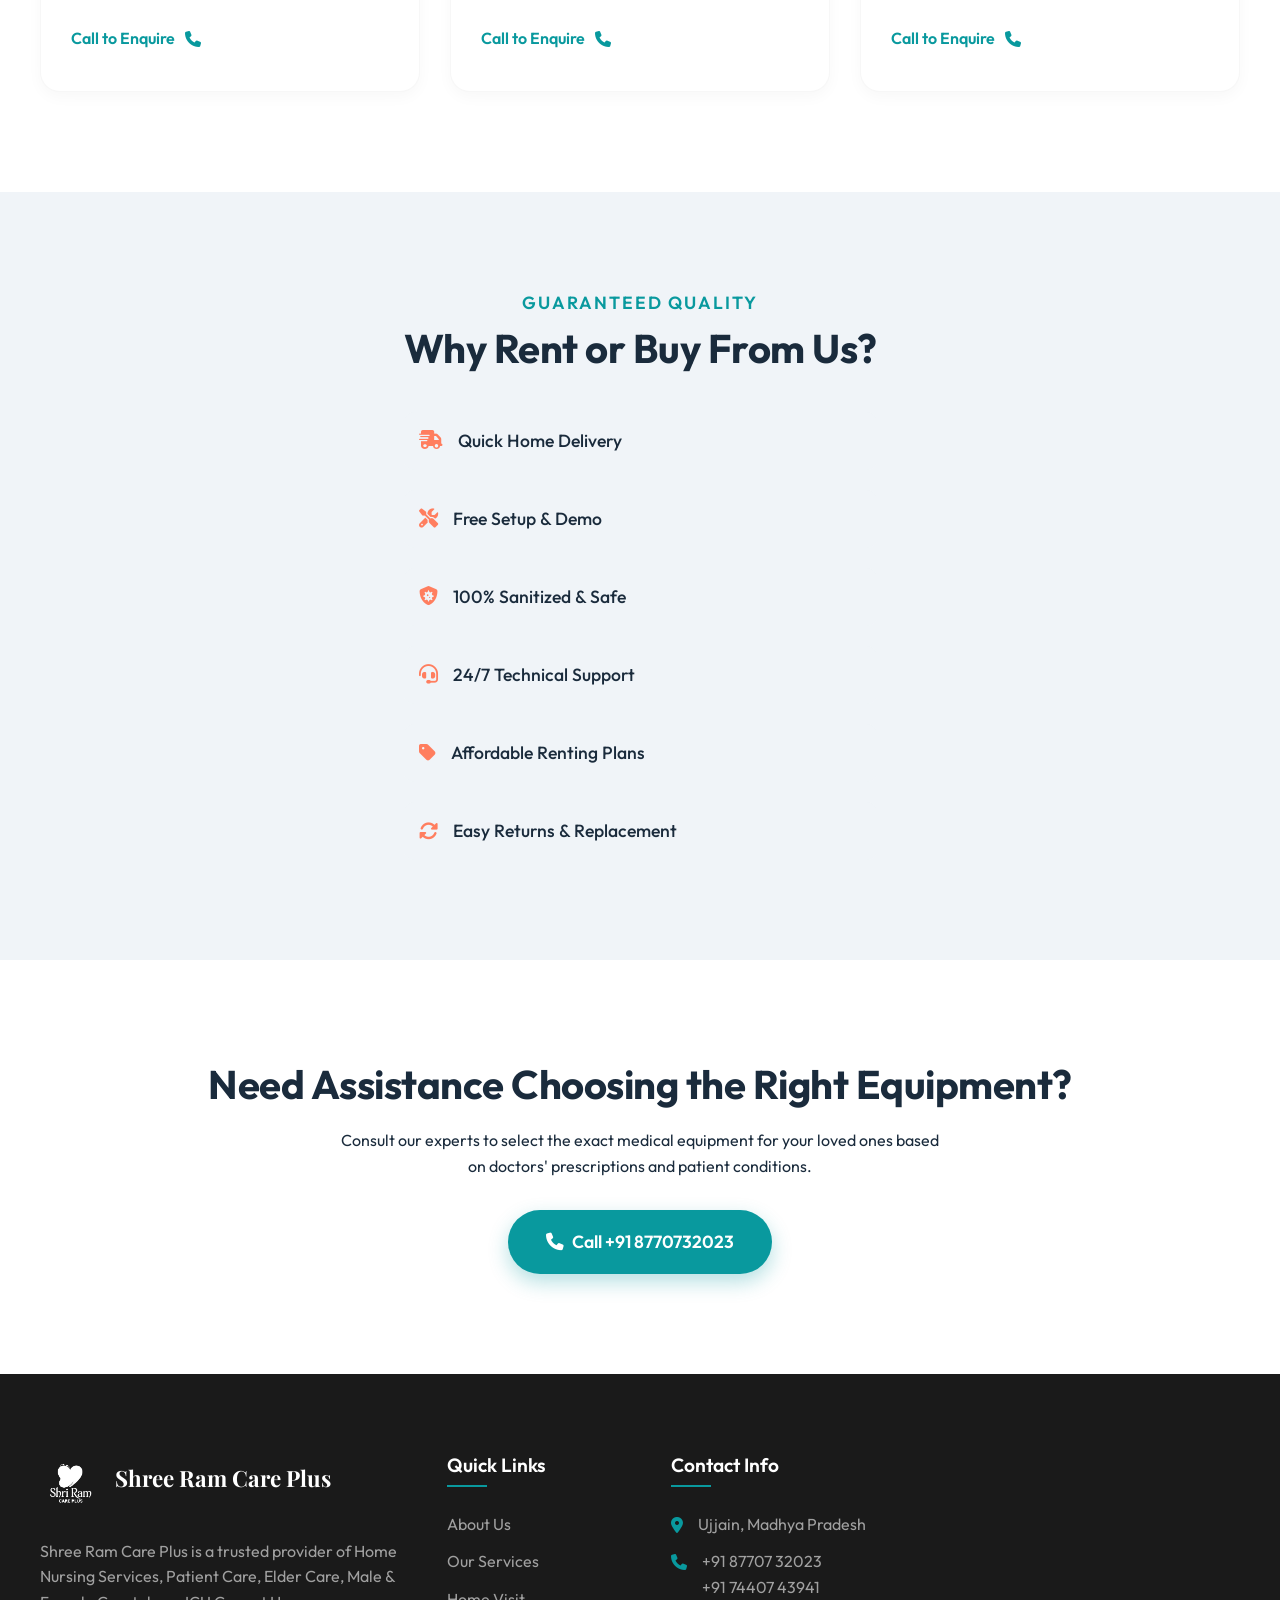
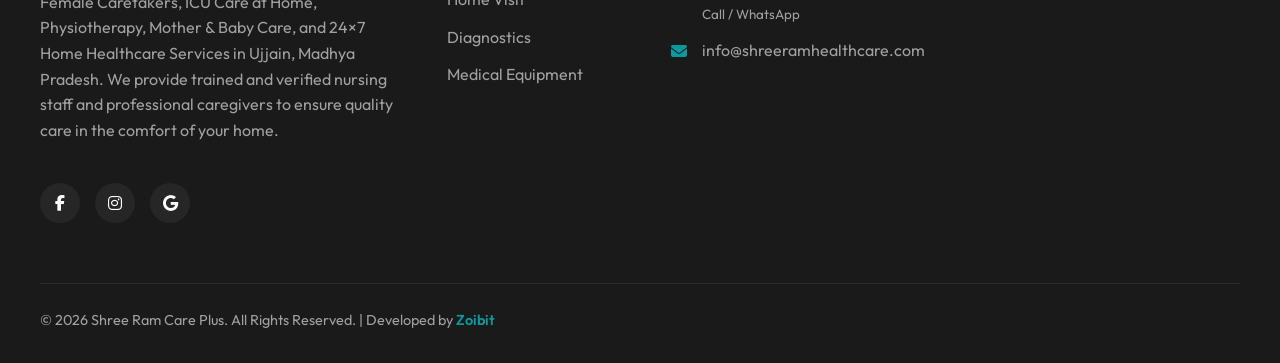
==== commit 235e8f6a: "Standardize favicon tags for Google Search crawler and browser compatibility" ====
--- a/medical-equipment.html
+++ b/medical-equipment.html
@@ -7,12 +7,14 @@
     <title>Home Nursing Services in Ujjain | Shree Ram Care Plus | Male & Female Caretakers</title>
     <meta name="description" content="Looking for professional home nursing services in Ujjain? Shree Ram Care Plus provides trained male & female caretakers, nursing staff, patient care, elder care, ICU care at home, physiotherapy, and 24×7 home healthcare services. Call 87707 32023 today.">
     <meta name="keywords" content="Home Nursing Services in Ujjain, Home Care Services in Ujjain, Patient Care Services in Ujjain, Nursing Staff at Home, Male Caretaker in Ujjain, Female Caretaker in Ujjain, 24×7 Home Care Services, Elder Care at Home, Senior Citizen Care, ICU Care at Home, Home Healthcare Services, Bedridden Patient Care, Physiotherapy at Home, Mother & Baby Care, Injection & Dressing at Home, Night Care Services, Home Nursing Agency, Trained Nursing Staff, Verified Caretakers, Medical Attendant at Home, Home Patient Care, Professional Nursing Staff, Emergency Home Care, Post Surgery Care at Home, Home Medical Assistance, Best Home Care in Ujjain, Top Nursing Agency Ujjain, Home Care for Seniors Ujjain, Baby Care Staff Ujjain, Japa Maid Ujjain, Newborn Baby Care at Home, Caretaker for Patient at Home, Attendant for Hospital Ujjain, ICU Setup at Home Ujjain, Medical Equipment on Rent Ujjain, Oxygen Cylinder on Rent Ujjain, Wheelchair on Rent Ujjain, Hospital Bed on Rent Ujjain, Physiotherapist in Ujjain, Stroke Rehabilitation at Home, Paralysis Patient Care Ujjain, Dementia Care at Home, Alzheimer's Care at Home, Parkinson's Care Ujjain, Post Covid Care at Home, Palliative Care at Home Ujjain, Hospice Care Ujjain, Wound Care Dressing Ujjain, IV Drip at Home Ujjain, Catheterization at Home Ujjain, Ryles Tube Insertion at Home, Tracheostomy Care at Home, BIPAP Machine Rent Ujjain, CPAP Machine Rent Ujjain, Cardiac Monitor on Rent, Suction Machine Rent Ujjain, Air Mattress for Bed Sores, DVT Pump on Rent, Syringe Pump on Rent, Nursing Bureau in Ujjain, Home Care Takers Ujjain, Reliable Maid Services Ujjain, House Maid for Patient Ujjain, Full Time Nurse Ujjain, Part Time Nurse Ujjain, 12 Hours Duty Nurse Ujjain, 24 Hours Duty Nurse Ujjain, Day Shift Caretaker Ujjain, Night Shift Caretaker Ujjain, Wardboy Services Ujjain, Aya Bai in Ujjain, Nanny Services Ujjain, Postnatal Care Ujjain, Pregnancy Care at Home, Orthopedic Rehab at Home, Neuro Rehab at Home, Sports Injury Rehab Ujjain, Pain Management Physiotherapy, Joint Replacement Rehab, Doctor Visit at Home Ujjain, Physician at Home Ujjain, Blood Test at Home Ujjain, Lab Test Home Collection, X-Ray at Home Ujjain, ECG at Home Ujjain, Medical Care Ujjain, Affordable Home Care Ujjain, Trusted Nursing Staff Ujjain, Certified Caregivers Ujjain, Home Health Aide Ujjain, Private Duty Nursing Ujjain, Companionship for Seniors, Respite Care Ujjain, Chronic Care Management, Diabetes Care at Home, Hypertension Care Ujjain, Cardiac Care at Home, Respiratory Care at Home, Oncology Care at Home, Cancer Patient Care Ujjain, Special Needs Care at Home, Autism Care at Home, Bed Sore Management, Colostomy Care at Home, Suture Removal at Home, Nebulization at Home, Enema at Home Ujjain, Urine Bag Change at Home, Professional Attendants, Best Caretaker Agency, Verified Aya Center Ujjain, Male Nurse in Ujjain, Female Nurse in Ujjain, GNM Nurse in Ujjain, BSc Nursing Staff Ujjain, ANM Nurse in Ujjain, Experienced Nursing Staff, Patient Care Taker Ujjain, Care Giver Agency Ujjain, Elder Care Taker Ujjain, Old Age Care Ujjain, Home Care Packages Ujjain, Medical Attendant Services, Home Nursing Solutions, Shri Ram Care Plus Ujjain, Shree Ram Care Plus, Shree Ram Home Care Services, Premium Home Care Ujjain, Best Healthcare Provider Ujjain, Health Services at Home, Ujjain Home Care, Ujjain Nursing Staff, Ujjain Caretakers, Patient Attendant Ujjain, Patient Caregiver Ujjain, Caretaker in Ujjain">
-    <link rel="icon" type="image/png" href="favicon/favicon-96x96.png?v=3" sizes="96x96" />
-    <link rel="icon" type="image/svg+xml" href="favicon/favicon.svg?v=3" />
-    <link rel="shortcut icon" href="favicon/favicon.ico?v=3" />
-    <link rel="apple-touch-icon" sizes="180x180" href="favicon/apple-touch-icon.png?v=3" />
+    <!-- Favicons & App Icons (Google Search & Browsers) -->
+    <link rel="icon" type="image/x-icon" href="favicon.ico" />
+    <link rel="shortcut icon" href="favicon.ico" />
+    <link rel="icon" type="image/png" sizes="96x96" href="favicon/favicon-96x96.png" />
+    <link rel="icon" type="image/svg+xml" href="favicon/favicon.svg" />
+    <link rel="apple-touch-icon" sizes="180x180" href="favicon/apple-touch-icon.png" />
     <meta name="apple-mobile-web-app-title" content="Shree Ram Care Plus" />
-    <link rel="manifest" href="favicon/site.webmanifest?v=3" />
+    <link rel="manifest" href="favicon/site.webmanifest" />
     <!-- Use Google Fonts -->
     <link rel="preconnect" href="https://fonts.googleapis.com">
     <link rel="preconnect" href="https://fonts.gstatic.com" crossorigin>
--- a/css/style.css
+++ b/css/style.css
@@ -600,8 +600,8 @@
 }
 
 @keyframes scrollText {
-    from { transform: translateX(0); }
-    to { transform: translateX(-50%); }
+    0% { transform: translateX(0); }
+    100% { transform: translateX(-50%); }
 }
 
 @keyframes fadeInUp {
@@ -1326,7 +1326,7 @@
 @media (max-width: 768px) {
     .badge-left { left: -10px; bottom: -20px; padding: 10px; transform: scale(0.7); transform-origin: bottom left; }
     .badge-right { top: -20px; right: -10px; width: 60px; height: 60px; transform: scale(0.7); transform-origin: top right; }
-    .wavy-text { font-size: 1rem; }
+    .wavy-track { font-size: 0.95rem; }
 }
 .badge-subtitle {
     font-size: 0.8rem; color: #666; font-weight: 600;
@@ -1362,10 +1362,34 @@
 }
 
 .wavy-banner {
-    width: 100%; background: var(--primary); color: white; padding: 15px 0; overflow: hidden; white-space: nowrap; position: relative; margin-bottom: 80px; box-shadow: 0 10px 20px rgba(9,153,158,0.3); transform: rotate(-2deg) scale(1.05); z-index: 10;
-}
-.wavy-text {
-    display: inline-block; animation: scrollText 30s linear infinite; font-size: 1.5rem; font-weight: 600; letter-spacing: 2px; word-spacing: 10px;
+    width: 100%;
+    background: var(--primary);
+    color: white;
+    padding: 14px 0;
+    overflow: hidden;
+    white-space: nowrap;
+    position: relative;
+    margin-bottom: 80px;
+    box-shadow: 0 10px 20px rgba(9,153,158,0.3);
+    transform: rotate(-2deg) scale(1.05);
+    z-index: 10;
+}
+
+.wavy-track {
+    display: inline-flex;
+    white-space: nowrap;
+    animation: scrollText 65s linear infinite;
+    font-size: 1.25rem;
+    font-weight: 600;
+    letter-spacing: 0.5px;
+}
+
+.wavy-track:hover {
+    animation-play-state: paused;
+}
+
+.wavy-track span {
+    display: inline-block;
 }
 
 .mission-section { padding-top: 40px; }
